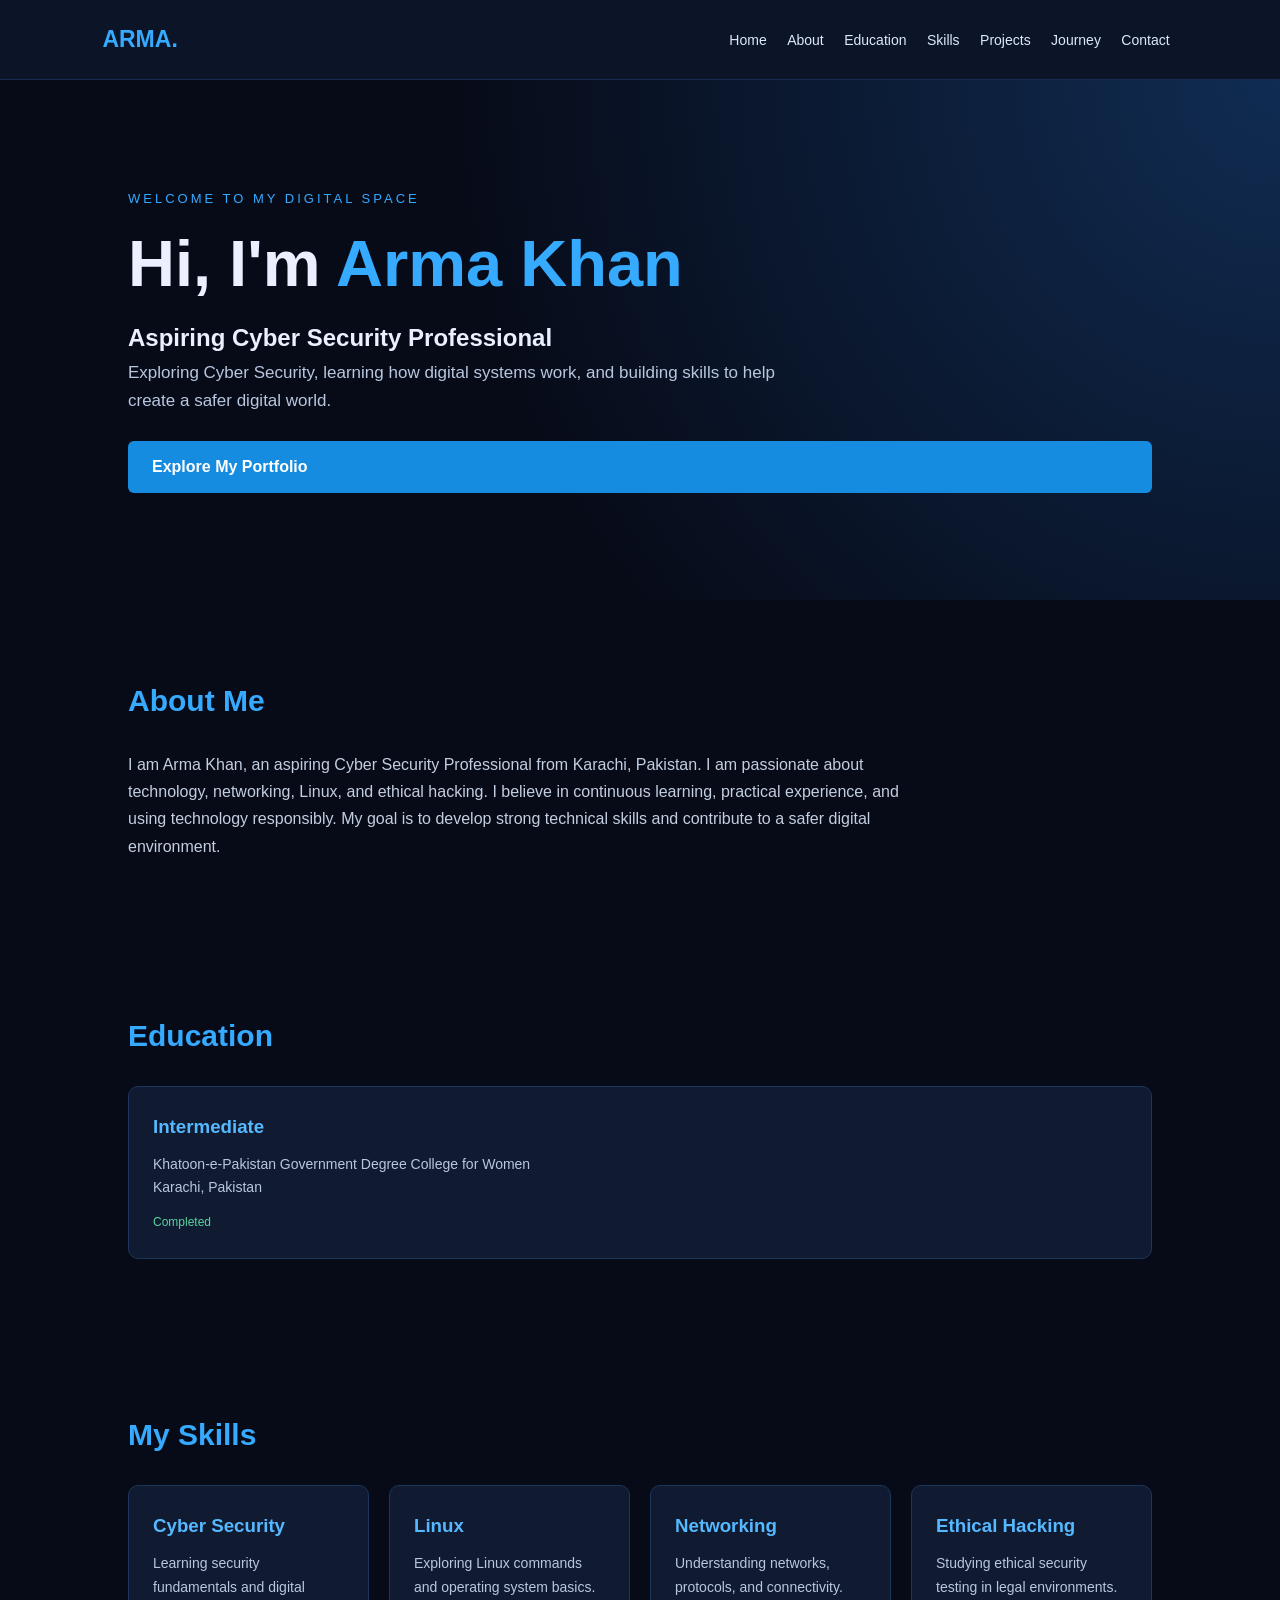
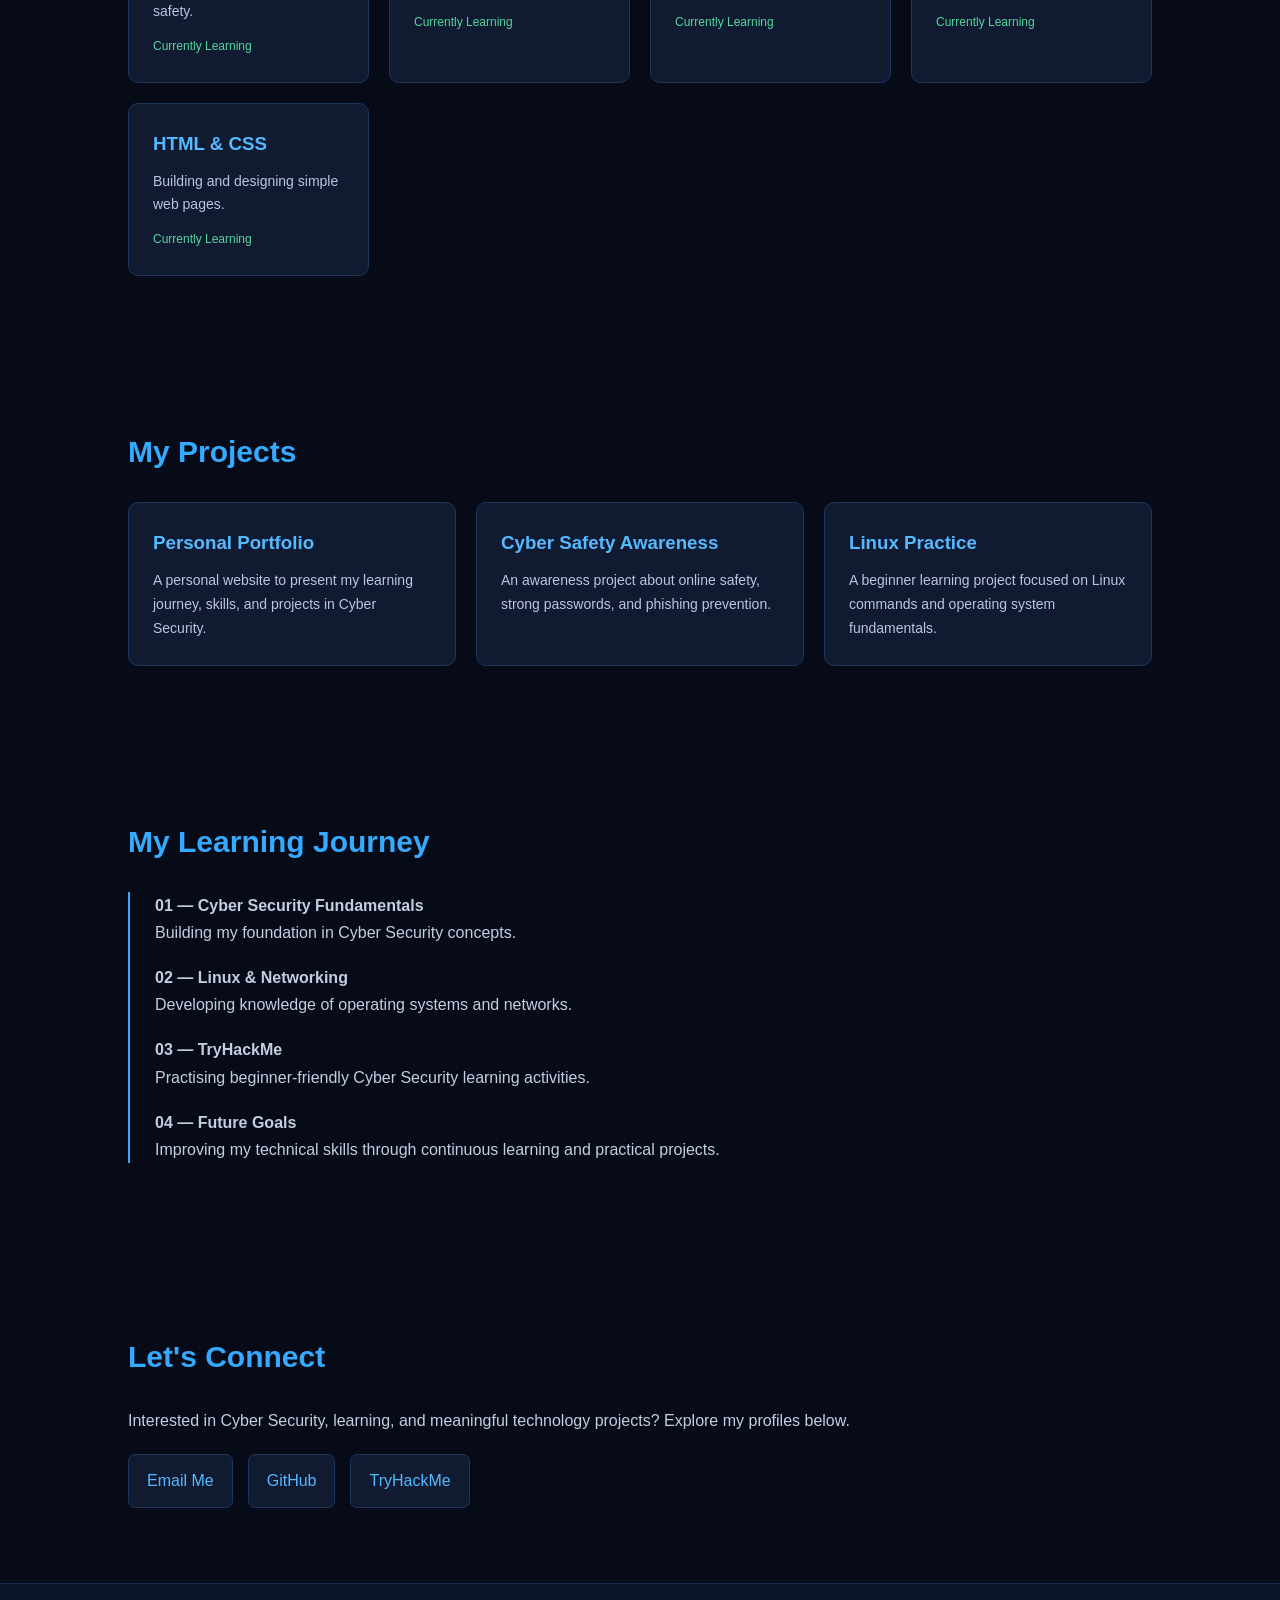
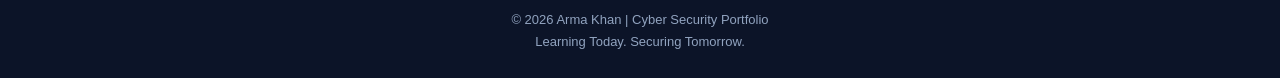
==== index..html @ c06e8333 "Add files via upload" ====
<!DOCTYPE html>
<html lang="en">
<head>
<meta charset="UTF-8">
<meta name="viewport" content="width=device-width, initial-scale=1.0">
<title>Arma Khan | Cyber Security Portfolio</title>

<style>
* {
    margin: 0;
    padding: 0;
    box-sizing: border-box;
    scroll-behavior: smooth;
}

body {
    font-family: Arial, sans-serif;
    background: #070b18;
    color: #eaf0ff;
    line-height: 1.7;
}

header {
    background: #0c1428;
    padding: 20px 8%;
    display: flex;
    justify-content: space-between;
    align-items: center;
    flex-wrap: wrap;
    border-bottom: 1px solid #172b50;
}

.logo {
    color: #35aaff;
    font-size: 23px;
    font-weight: bold;
}

nav a {
    color: #dce8ff;
    text-decoration: none;
    margin: 8px;
    font-size: 14px;
}

nav a:hover {
    color: #35aaff;
}

section {
    padding: 75px 10%;
}

.hero {
    min-height: 520px;
    display: flex;
    flex-direction: column;
    justify-content: center;
    background: radial-gradient(circle at top right, #102c52, #070b18 60%);
}

.tag {
    color: #35aaff;
    letter-spacing: 3px;
    font-size: 13px;
    margin-bottom: 15px;
}

.hero h1 {
    font-size: clamp(38px, 7vw, 65px);
    line-height: 1.2;
    margin-bottom: 15px;
}

.hero h1 span {
    color: #35aaff;
}

.hero p {
    max-width: 650px;
    color: #b8c7df;
    font-size: 17px;
}

.btn {
    display: inline-block;
    margin-top: 25px;
    padding: 12px 24px;
    background: #168ce0;
    color: white;
    text-decoration: none;
    border-radius: 6px;
    font-weight: bold;
}

.btn:hover {
    background: #0873bd;
}

.section-title {
    color: #35aaff;
    font-size: 30px;
    margin-bottom: 25px;
}

.about-text {
    max-width: 800px;
    color: #c3cee0;
}

.cards {
    display: grid;
    grid-template-columns: repeat(auto-fit, minmax(210px, 1fr));
    gap: 20px;
}

.card {
    background: #101a30;
    border: 1px solid #1c355c;
    padding: 24px;
    border-radius: 10px;
    transition: 0.3s;
}

.card:hover {
    border-color: #35aaff;
    transform: translateY(-5px);
}

.card h3 {
    color: #55b9ff;
    margin-bottom: 10px;
}

.card p {
    color: #b8c7df;
    font-size: 14px;
}

.status {
    display: inline-block;
    margin-top: 12px;
    color: #55d6a0;
    font-size: 12px;
}

.journey {
    border-left: 2px solid #35aaff;
    padding-left: 25px;
}

.journey p {
    margin-bottom: 18px;
    color: #c3cee0;
}

.contact-links {
    display: flex;
    flex-wrap: wrap;
    gap: 15px;
    margin-top: 20px;
}

.contact-links a {
    color: #55b9ff;
    background: #101a30;
    border: 1px solid #1c355c;
    padding: 12px 18px;
    border-radius: 7px;
    text-decoration: none;
}

.contact-links a:hover {
    background: #142b4b;
    border-color: #35aaff;
}

footer {
    text-align: center;
    padding: 25px;
    background: #0c1428;
    color: #91a3bf;
    border-top: 1px solid #172b50;
    font-size: 13px;
}

@media(max-width: 600px) {
    header {
        flex-direction: column;
        gap: 15px;
    }

    nav {
        text-align: center;
    }

    nav a {
        display: inline-block;
    }

    section {
        padding: 55px 7%;
    }
}
</style>
</head>

<body>

<header>
    <div class="logo">ARMA.</div>

    <nav>
        <a href="#home">Home</a>
        <a href="#about">About</a>
        <a href="#education">Education</a>
        <a href="#skills">Skills</a>
        <a href="#projects">Projects</a>
        <a href="#journey">Journey</a>
        <a href="#contact">Contact</a>
    </nav>
</header>

<section class="hero" id="home">
    <div class="tag">WELCOME TO MY DIGITAL SPACE</div>

    <h1>Hi, I'm <span>Arma Khan</span></h1>

    <h2>Aspiring Cyber Security Professional</h2>

    <p>
        Exploring Cyber Security, learning how digital systems work,
        and building skills to help create a safer digital world.
    </p>

    <a href="#about" class="btn">Explore My Portfolio</a>
</section>

<section id="about">
    <h2 class="section-title">About Me</h2>

    <p class="about-text">
        I am Arma Khan, an aspiring Cyber Security Professional from
        Karachi, Pakistan. I am passionate about technology, networking,
        Linux, and ethical hacking. I believe in continuous learning,
        practical experience, and using technology responsibly.
        My goal is to develop strong technical skills and contribute
        to a safer digital environment.
    </p>
</section>

<section id="education">
    <h2 class="section-title">Education</h2>

    <div class="cards">
        <div class="card">
            <h3>Intermediate</h3>
            <p>
                Khatoon-e-Pakistan Government Degree College for Women
            </p>
            <p>Karachi, Pakistan</p>
            <span class="status">Completed</span>
        </div>
    </div>
</section>

<section id="skills">
    <h2 class="section-title">My Skills</h2>

    <div class="cards">
        <div class="card">
            <h3>Cyber Security</h3>
            <p>Learning security fundamentals and digital safety.</p>
            <span class="status">Currently Learning</span>
        </div>

        <div class="card">
            <h3>Linux</h3>
            <p>Exploring Linux commands and operating system basics.</p>
            <span class="status">Currently Learning</span>
        </div>

        <div class="card">
            <h3>Networking</h3>
            <p>Understanding networks, protocols, and connectivity.</p>
            <span class="status">Currently Learning</span>
        </div>

        <div class="card">
            <h3>Ethical Hacking</h3>
            <p>Studying ethical security testing in legal environments.</p>
            <span class="status">Currently Learning</span>
        </div>

        <div class="card">
            <h3>HTML & CSS</h3>
            <p>Building and designing simple web pages.</p>
            <span class="status">Currently Learning</span>
        </div>
    </div>
</section>

<section id="projects">
    <h2 class="section-title">My Projects</h2>

    <div class="cards">
        <div class="card">
            <h3>Personal Portfolio</h3>
            <p>
                A personal website to present my learning journey,
                skills, and projects in Cyber Security.
            </p>
        </div>

        <div class="card">
            <h3>Cyber Safety Awareness</h3>
            <p>
                An awareness project about online safety,
                strong passwords, and phishing prevention.
            </p>
        </div>

        <div class="card">
            <h3>Linux Practice</h3>
            <p>
                A beginner learning project focused on Linux
                commands and operating system fundamentals.
            </p>
        </div>
    </div>
</section>

<section id="journey">
    <h2 class="section-title">My Learning Journey</h2>

    <div class="journey">
        <p>
            <strong>01 — Cyber Security Fundamentals</strong><br>
            Building my foundation in Cyber Security concepts.
        </p>

        <p>
            <strong>02 — Linux & Networking</strong><br>
            Developing knowledge of operating systems and networks.
        </p>

        <p>
            <strong>03 — TryHackMe</strong><br>
            Practising beginner-friendly Cyber Security learning activities.
        </p>

        <p>
            <strong>04 — Future Goals</strong><br>
            Improving my technical skills through continuous learning
            and practical projects.
        </p>
    </div>
</section>

<section id="contact">
    <h2 class="section-title">Let's Connect</h2>

    <p class="about-text">
        Interested in Cyber Security, learning, and meaningful
        technology projects? Explore my profiles below.
    </p>

    <div class="contact-links">

        <a href="mailto:armakhan370@gmail.com">
            Email Me
        </a>

        <a href="https://github.com/armaimrankhan-verse"
           target="_blank" rel="noopener noreferrer">
            GitHub
        </a>

        <a href="https://tryhackme.com/p/armaimrankhan31"
           target="_blank" rel="noopener noreferrer">
            TryHackMe
        </a>

    </div>
</section>

<footer>
    <p>© 2026 Arma Khan | Cyber Security Portfolio</p>
    <p>Learning Today. Securing Tomorrow.</p>
</footer>

</body>
</html>
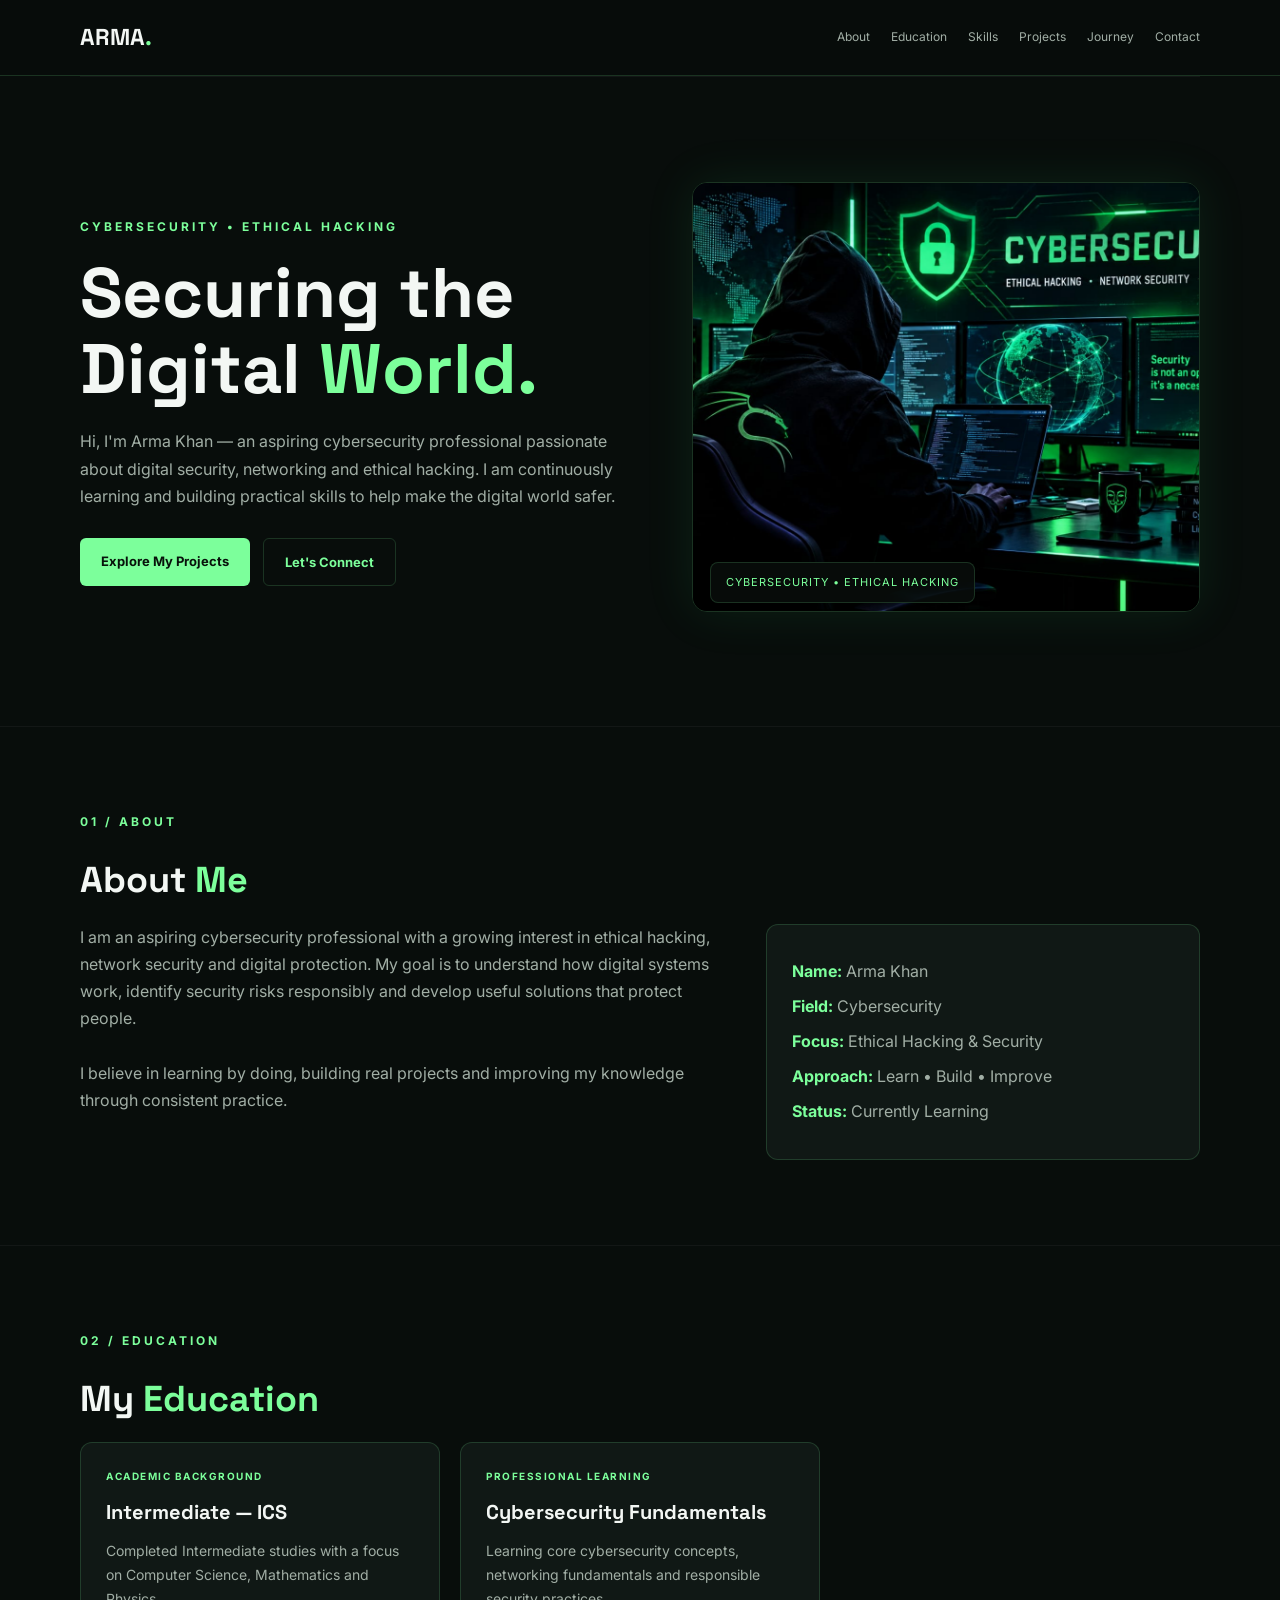
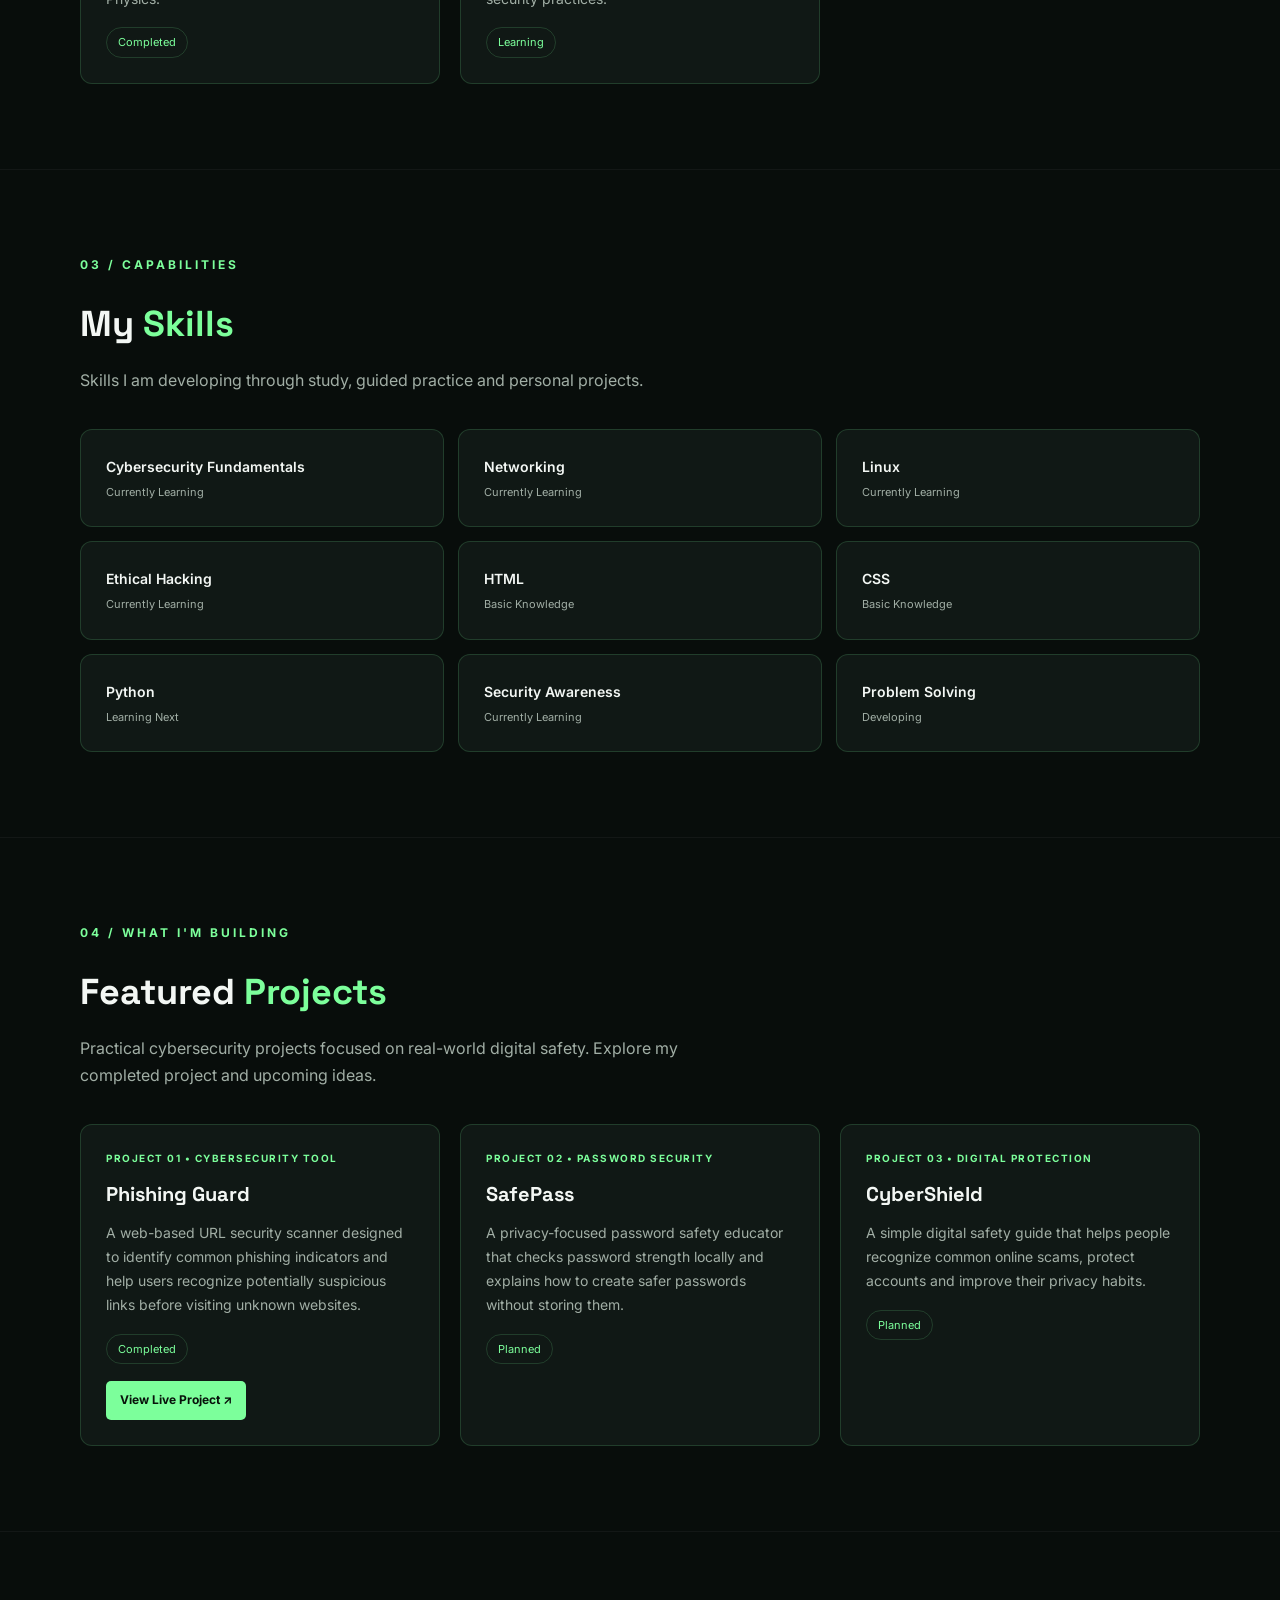
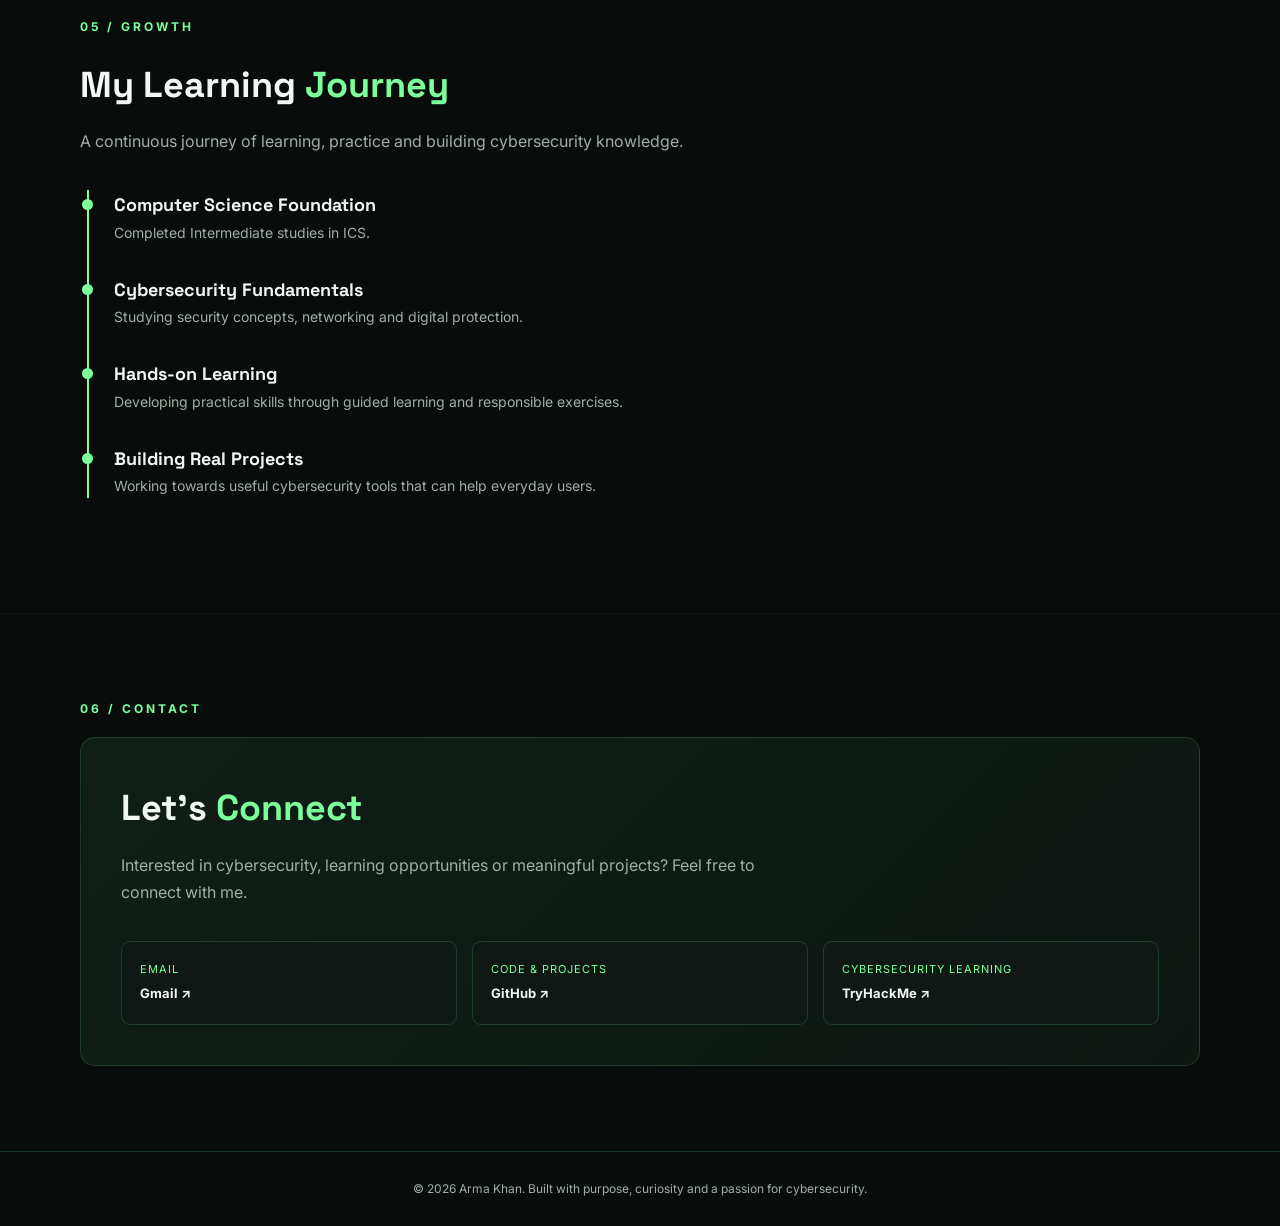
==== commit 2d5dbb4e: "Add files via upload" ====
--- a/index..html
+++ b/index..html
@@ -3,204 +3,394 @@
 <head>
 <meta charset="UTF-8">
 <meta name="viewport" content="width=device-width, initial-scale=1.0">
-<title>Arma Khan | Cyber Security Portfolio</title>
+<title>Arma Khan | Cybersecurity Portfolio</title>
+
+<link href="https://fonts.googleapis.com/css2?family=Inter:wght@400;500;600;700;800&family=Space+Grotesk:wght@400;500;600;700&display=swap" rel="stylesheet">
 
 <style>
+:root {
+  --bg:#080d0b;
+  --panel:#101815;
+  --green:#7cff9b;
+  --muted:#a1aea5;
+  --white:#f3f7f4;
+  --border:rgba(124,255,155,.16);
+}
+
 * {
-    margin: 0;
-    padding: 0;
-    box-sizing: border-box;
-    scroll-behavior: smooth;
+  margin:0;
+  padding:0;
+  box-sizing:border-box;
+  scroll-behavior:smooth;
 }
 
 body {
-    font-family: Arial, sans-serif;
-    background: #070b18;
-    color: #eaf0ff;
-    line-height: 1.7;
+  background:var(--bg);
+  color:var(--white);
+  font-family:Inter,sans-serif;
+  line-height:1.7;
+}
+
+a {
+  text-decoration:none;
+  color:inherit;
+}
+
+.container {
+  width:min(1120px,90%);
+  margin:auto;
 }
 
 header {
-    background: #0c1428;
-    padding: 20px 8%;
-    display: flex;
-    justify-content: space-between;
-    align-items: center;
-    flex-wrap: wrap;
-    border-bottom: 1px solid #172b50;
+  position:sticky;
+  top:0;
+  z-index:99;
+  background:rgba(8,13,11,.95);
+  backdrop-filter:blur(14px);
+  border-bottom:1px solid var(--border);
+}
+
+nav {
+  min-height:75px;
+  display:flex;
+  align-items:center;
+  justify-content:space-between;
+  gap:20px;
 }
 
 .logo {
-    color: #35aaff;
-    font-size: 23px;
-    font-weight: bold;
-}
-
-nav a {
-    color: #dce8ff;
-    text-decoration: none;
-    margin: 8px;
-    font-size: 14px;
-}
-
-nav a:hover {
-    color: #35aaff;
+  font-family:"Space Grotesk";
+  font-size:23px;
+  font-weight:700;
+}
+
+.logo span,.green {
+  color:var(--green);
+}
+
+.nav-links {
+  display:flex;
+  gap:21px;
+  list-style:none;
+  font-size:12px;
+  color:var(--muted);
+}
+
+.nav-links a:hover {
+  color:var(--green);
+}
+
+.hero {
+  min-height:650px;
+  display:grid;
+  grid-template-columns:1.05fr .95fr;
+  align-items:center;
+  gap:50px;
+  padding:75px 0;
+}
+
+.eyebrow {
+  color:var(--green);
+  font-size:12px;
+  letter-spacing:3px;
+  font-weight:700;
+  text-transform:uppercase;
+  margin-bottom:18px;
+}
+
+h1,h2,h3 {
+  font-family:"Space Grotesk",sans-serif;
+}
+
+.hero h1 {
+  font-size:clamp(43px,6vw,70px);
+  line-height:1.08;
+  margin-bottom:22px;
+}
+
+.hero h1 span {
+  color:var(--green);
+}
+
+.hero p {
+  color:var(--muted);
+  margin-bottom:28px;
+  max-width:540px;
+}
+
+.hero-image {
+  position:relative;
+}
+
+.hero-image img {
+  width:100%;
+  height:430px;
+  object-fit:cover;
+  border-radius:15px;
+  border:1px solid var(--border);
+  box-shadow:0 0 50px rgba(53,216,117,.10);
+}
+
+.image-label {
+  position:absolute;
+  bottom:18px;
+  left:18px;
+  background:rgba(8,13,11,.9);
+  border:1px solid var(--border);
+  padding:10px 15px;
+  border-radius:8px;
+  color:var(--green);
+  font-size:11px;
+  letter-spacing:1px;
+}
+
+.buttons {
+  display:flex;
+  flex-wrap:wrap;
+  gap:13px;
+}
+
+.btn {
+  display:inline-block;
+  padding:12px 21px;
+  border-radius:6px;
+  font-size:13px;
+  font-weight:700;
+  transition:.2s;
+}
+
+.primary {
+  background:var(--green);
+  color:#08120b;
+}
+
+.secondary {
+  border:1px solid var(--border);
+  color:var(--green);
+}
+
+.btn:hover {
+  transform:translateY(-3px);
 }
 
 section {
-    padding: 75px 10%;
-}
-
-.hero {
-    min-height: 520px;
-    display: flex;
-    flex-direction: column;
-    justify-content: center;
-    background: radial-gradient(circle at top right, #102c52, #070b18 60%);
-}
-
-.tag {
-    color: #35aaff;
-    letter-spacing: 3px;
-    font-size: 13px;
-    margin-bottom: 15px;
-}
-
-.hero h1 {
-    font-size: clamp(38px, 7vw, 65px);
-    line-height: 1.2;
-    margin-bottom: 15px;
-}
-
-.hero h1 span {
-    color: #35aaff;
-}
-
-.hero p {
-    max-width: 650px;
-    color: #b8c7df;
-    font-size: 17px;
-}
-
-.btn {
-    display: inline-block;
-    margin-top: 25px;
-    padding: 12px 24px;
-    background: #168ce0;
-    color: white;
-    text-decoration: none;
-    border-radius: 6px;
-    font-weight: bold;
-}
-
-.btn:hover {
-    background: #0873bd;
+  padding:85px 0;
+  border-top:1px solid rgba(255,255,255,.045);
 }
 
 .section-title {
-    color: #35aaff;
-    font-size: 30px;
-    margin-bottom: 25px;
+  font-size:36px;
+  margin-bottom:12px;
+}
+
+.section-intro {
+  color:var(--muted);
+  max-width:650px;
+  margin-bottom:35px;
+}
+
+.about-grid {
+  display:grid;
+  grid-template-columns:1.2fr .8fr;
+  gap:35px;
 }
 
 .about-text {
-    max-width: 800px;
-    color: #c3cee0;
-}
-
-.cards {
-    display: grid;
-    grid-template-columns: repeat(auto-fit, minmax(210px, 1fr));
-    gap: 20px;
+  color:var(--muted);
+}
+
+.info-card,.card,.skill-card {
+  background:var(--panel);
+  border:1px solid var(--border);
+  border-radius:12px;
+  padding:25px;
+}
+
+.info-card p {
+  color:var(--muted);
+  margin:8px 0;
+}
+
+.info-card strong {
+  color:var(--green);
+}
+
+.grid {
+  display:grid;
+  grid-template-columns:repeat(3,1fr);
+  gap:20px;
 }
 
 .card {
-    background: #101a30;
-    border: 1px solid #1c355c;
-    padding: 24px;
-    border-radius: 10px;
-    transition: 0.3s;
-}
-
-.card:hover {
-    border-color: #35aaff;
-    transform: translateY(-5px);
+  transition:.25s;
+}
+
+.card:hover,.skill-card:hover {
+  transform:translateY(-5px);
+  border-color:var(--green);
 }
 
 .card h3 {
-    color: #55b9ff;
-    margin-bottom: 10px;
+  font-size:20px;
+  margin:10px 0;
 }
 
 .card p {
-    color: #b8c7df;
-    font-size: 14px;
+  color:var(--muted);
+  font-size:14px;
+}
+
+.card-tag {
+  font-size:10px;
+  letter-spacing:1.5px;
+  color:var(--green);
+  font-weight:700;
+  text-transform:uppercase;
 }
 
 .status {
-    display: inline-block;
-    margin-top: 12px;
-    color: #55d6a0;
-    font-size: 12px;
-}
-
-.journey {
-    border-left: 2px solid #35aaff;
-    padding-left: 25px;
-}
-
-.journey p {
-    margin-bottom: 18px;
-    color: #c3cee0;
+  display:inline-block;
+  margin-top:17px;
+  color:var(--green);
+  font-size:11px;
+  border:1px solid var(--border);
+  padding:5px 11px;
+  border-radius:20px;
+}
+
+.project-link {
+  display:inline-block;
+  margin-top:17px;
+  padding:9px 14px;
+  background:var(--green);
+  color:#08120b;
+  font-size:12px;
+  font-weight:700;
+  border-radius:5px;
+  transition:.2s;
+}
+
+.project-link:hover {
+  transform:translateY(-3px);
+  box-shadow:0 5px 20px rgba(124,255,155,.15);
+}
+
+.skills-grid {
+  display:grid;
+  grid-template-columns:repeat(3,1fr);
+  gap:14px;
+}
+
+.skill-card {
+  font-size:14px;
+  font-weight:600;
+}
+
+.skill-card span {
+  display:block;
+  color:var(--muted);
+  font-size:11px;
+  font-weight:400;
+  margin-top:4px;
+}
+
+.timeline {
+  border-left:2px solid var(--green);
+  padding-left:25px;
+  margin-left:7px;
+}
+
+.timeline-item {
+  position:relative;
+  margin-bottom:30px;
+}
+
+.timeline-item:before {
+  content:"";
+  position:absolute;
+  left:-32px;
+  top:9px;
+  width:11px;
+  height:11px;
+  background:var(--green);
+  border-radius:50%;
+}
+
+.timeline-item h3 {
+  font-size:18px;
+}
+
+.timeline-item p {
+  color:var(--muted);
+  font-size:14px;
+}
+
+.contact-box {
+  background:linear-gradient(135deg,#101e16,#0d1511);
+  border:1px solid var(--border);
+  padding:40px;
+  border-radius:15px;
 }
 
 .contact-links {
-    display: flex;
-    flex-wrap: wrap;
-    gap: 15px;
-    margin-top: 20px;
-}
-
-.contact-links a {
-    color: #55b9ff;
-    background: #101a30;
-    border: 1px solid #1c355c;
-    padding: 12px 18px;
-    border-radius: 7px;
-    text-decoration: none;
-}
-
-.contact-links a:hover {
-    background: #142b4b;
-    border-color: #35aaff;
+  display:grid;
+  grid-template-columns:repeat(3,1fr);
+  gap:15px;
+  margin-top:25px;
+}
+
+.contact-link {
+  padding:18px;
+  background:var(--panel);
+  border:1px solid var(--border);
+  border-radius:9px;
+}
+
+.contact-link span {
+  display:block;
+  color:var(--green);
+  font-size:11px;
+  text-transform:uppercase;
+  letter-spacing:1px;
+}
+
+.contact-link strong {
+  font-size:13px;
+  overflow-wrap:anywhere;
 }
 
 footer {
-    text-align: center;
-    padding: 25px;
-    background: #0c1428;
-    color: #91a3bf;
-    border-top: 1px solid #172b50;
-    font-size: 13px;
-}
-
-@media(max-width: 600px) {
-    header {
-        flex-direction: column;
-        gap: 15px;
-    }
-
-    nav {
-        text-align: center;
-    }
-
-    nav a {
-        display: inline-block;
-    }
-
-    section {
-        padding: 55px 7%;
-    }
+  padding:27px 0;
+  text-align:center;
+  color:var(--muted);
+  font-size:12px;
+  border-top:1px solid var(--border);
+}
+
+@media(max-width:800px) {
+  .nav-links {
+    gap:10px;
+    flex-wrap:wrap;
+    justify-content:flex-end;
+    font-size:10px;
+  }
+
+  .hero {
+    grid-template-columns:1fr;
+    padding:60px 0;
+  }
+
+  .hero-image img {
+    height:330px;
+  }
+
+  .about-grid,.grid,.skills-grid,.contact-links {
+    grid-template-columns:1fr;
+  }
+
+  .section-title {
+    font-size:30px;
+  }
 }
 </style>
 </head>
@@ -208,185 +398,246 @@
 <body>
 
 <header>
-    <div class="logo">ARMA.</div>
-
-    <nav>
-        <a href="#home">Home</a>
-        <a href="#about">About</a>
-        <a href="#education">Education</a>
-        <a href="#skills">Skills</a>
-        <a href="#projects">Projects</a>
-        <a href="#journey">Journey</a>
-        <a href="#contact">Contact</a>
-    </nav>
+ <div class="container">
+  <nav>
+   <a href="#home" class="logo">ARMA<span>.</span></a>
+
+   <ul class="nav-links">
+    <li><a href="#about">About</a></li>
+    <li><a href="#education">Education</a></li>
+    <li><a href="#skills">Skills</a></li>
+    <li><a href="#projects">Projects</a></li>
+    <li><a href="#journey">Journey</a></li>
+    <li><a href="#contact">Contact</a></li>
+   </ul>
+  </nav>
+ </div>
 </header>
 
-<section class="hero" id="home">
-    <div class="tag">WELCOME TO MY DIGITAL SPACE</div>
-
-    <h1>Hi, I'm <span>Arma Khan</span></h1>
-
-    <h2>Aspiring Cyber Security Professional</h2>
-
+<main>
+
+<section class="container hero" id="home">
+ <div>
+  <div class="eyebrow">Cybersecurity • Ethical Hacking</div>
+
+  <h1>Securing the<br>Digital <span>World.</span></h1>
+
+  <p>
+   Hi, I'm Arma Khan — an aspiring cybersecurity professional
+   passionate about digital security, networking and ethical hacking.
+   I am continuously learning and building practical skills to help
+   make the digital world safer.
+  </p>
+
+  <div class="buttons">
+   <a class="btn primary" href="#projects">Explore My Projects</a>
+   <a class="btn secondary" href="#contact">Let's Connect</a>
+  </div>
+ </div>
+
+ <div class="hero-image">
+  <img src="hero-cyber.png.jpeg" alt="Cybersecurity workstation">
+  <div class="image-label">CYBERSECURITY • ETHICAL HACKING</div>
+ </div>
+</section>
+
+<section id="about">
+ <div class="container">
+  <div class="eyebrow">01 / About</div>
+  <h2 class="section-title">About <span class="green">Me</span></h2>
+
+  <div class="about-grid">
+   <p class="about-text">
+    I am an aspiring cybersecurity professional with a growing interest
+    in ethical hacking, network security and digital protection.
+    My goal is to understand how digital systems work, identify security
+    risks responsibly and develop useful solutions that protect people.
+    <br><br>
+    I believe in learning by doing, building real projects and improving
+    my knowledge through consistent practice.
+   </p>
+
+   <div class="info-card">
+    <p><strong>Name:</strong> Arma Khan</p>
+    <p><strong>Field:</strong> Cybersecurity</p>
+    <p><strong>Focus:</strong> Ethical Hacking & Security</p>
+    <p><strong>Approach:</strong> Learn • Build • Improve</p>
+    <p><strong>Status:</strong> Currently Learning</p>
+   </div>
+  </div>
+ </div>
+</section>
+
+<section id="education">
+ <div class="container">
+  <div class="eyebrow">02 / Education</div>
+  <h2 class="section-title">My <span class="green">Education</span></h2>
+
+  <div class="grid">
+   <article class="card">
+    <div class="card-tag">Academic Background</div>
+    <h3>Intermediate — ICS</h3>
+    <p>Completed Intermediate studies with a focus on Computer Science, Mathematics and Physics.</p>
+    <span class="status">Completed</span>
+   </article>
+
+   <article class="card">
+    <div class="card-tag">Professional Learning</div>
+    <h3>Cybersecurity Fundamentals</h3>
+    <p>Learning core cybersecurity concepts, networking fundamentals and responsible security practices.</p>
+    <span class="status">Learning</span>
+   </article>
+  </div>
+ </div>
+</section>
+
+<section id="skills">
+ <div class="container">
+  <div class="eyebrow">03 / Capabilities</div>
+  <h2 class="section-title">My <span class="green">Skills</span></h2>
+
+  <p class="section-intro">
+   Skills I am developing through study, guided practice and personal projects.
+  </p>
+
+  <div class="skills-grid">
+   <div class="skill-card">Cybersecurity Fundamentals<span>Currently Learning</span></div>
+   <div class="skill-card">Networking<span>Currently Learning</span></div>
+   <div class="skill-card">Linux<span>Currently Learning</span></div>
+   <div class="skill-card">Ethical Hacking<span>Currently Learning</span></div>
+   <div class="skill-card">HTML<span>Basic Knowledge</span></div>
+   <div class="skill-card">CSS<span>Basic Knowledge</span></div>
+   <div class="skill-card">Python<span>Learning Next</span></div>
+   <div class="skill-card">Security Awareness<span>Currently Learning</span></div>
+   <div class="skill-card">Problem Solving<span>Developing</span></div>
+  </div>
+ </div>
+</section>
+
+<section id="projects">
+ <div class="container">
+  <div class="eyebrow">04 / What I'm Building</div>
+  <h2 class="section-title">Featured <span class="green">Projects</span></h2>
+
+  <p class="section-intro">
+   Practical cybersecurity projects focused on real-world digital safety.
+   Explore my completed project and upcoming ideas.
+  </p>
+
+  <div class="grid">
+
+   <article class="card">
+    <div class="card-tag">Project 01 • Cybersecurity Tool</div>
+    <h3>Phishing Guard</h3>
     <p>
-        Exploring Cyber Security, learning how digital systems work,
-        and building skills to help create a safer digital world.
+     A web-based URL security scanner designed to identify common
+     phishing indicators and help users recognize potentially
+     suspicious links before visiting unknown websites.
     </p>
-
-    <a href="#about" class="btn">Explore My Portfolio</a>
+    <span class="status">Completed</span>
+    <br>
+    <a class="project-link" href="Phishguard/index.html" target="_blank" rel="noopener">
+     View Live Project ↗
+    </a>
+   </article>
+
+   <article class="card">
+    <div class="card-tag">Project 02 • Password Security</div>
+    <h3>SafePass</h3>
+    <p>
+     A privacy-focused password safety educator that checks password
+     strength locally and explains how to create safer passwords
+     without storing them.
+    </p>
+    <span class="status">Planned</span>
+   </article>
+
+   <article class="card">
+    <div class="card-tag">Project 03 • Digital Protection</div>
+    <h3>CyberShield</h3>
+    <p>
+     A simple digital safety guide that helps people recognize
+     common online scams, protect accounts and improve their
+     privacy habits.
+    </p>
+    <span class="status">Planned</span>
+   </article>
+
+  </div>
+ </div>
 </section>
 
-<section id="about">
-    <h2 class="section-title">About Me</h2>
-
-    <p class="about-text">
-        I am Arma Khan, an aspiring Cyber Security Professional from
-        Karachi, Pakistan. I am passionate about technology, networking,
-        Linux, and ethical hacking. I believe in continuous learning,
-        practical experience, and using technology responsibly.
-        My goal is to develop strong technical skills and contribute
-        to a safer digital environment.
-    </p>
+<section id="journey">
+ <div class="container">
+  <div class="eyebrow">05 / Growth</div>
+  <h2 class="section-title">My Learning <span class="green">Journey</span></h2>
+
+  <p class="section-intro">
+   A continuous journey of learning, practice and building cybersecurity knowledge.
+  </p>
+
+  <div class="timeline">
+   <div class="timeline-item">
+    <h3>Computer Science Foundation</h3>
+    <p>Completed Intermediate studies in ICS.</p>
+   </div>
+
+   <div class="timeline-item">
+    <h3>Cybersecurity Fundamentals</h3>
+    <p>Studying security concepts, networking and digital protection.</p>
+   </div>
+
+   <div class="timeline-item">
+    <h3>Hands-on Learning</h3>
+    <p>Developing practical skills through guided learning and responsible exercises.</p>
+   </div>
+
+   <div class="timeline-item">
+    <h3>Building Real Projects</h3>
+    <p>Working towards useful cybersecurity tools that can help everyday users.</p>
+   </div>
+  </div>
+ </div>
 </section>
 
-<section id="education">
-    <h2 class="section-title">Education</h2>
-
-    <div class="cards">
-        <div class="card">
-            <h3>Intermediate</h3>
-            <p>
-                Khatoon-e-Pakistan Government Degree College for Women
-            </p>
-            <p>Karachi, Pakistan</p>
-            <span class="status">Completed</span>
-        </div>
-    </div>
+<section id="contact">
+ <div class="container">
+  <div class="eyebrow">06 / Contact</div>
+
+  <div class="contact-box">
+   <h2 class="section-title">Let's <span class="green">Connect</span></h2>
+
+   <p class="section-intro">
+    Interested in cybersecurity, learning opportunities or meaningful projects?
+    Feel free to connect with me.
+   </p>
+
+   <div class="contact-links">
+    <a class="contact-link" href="mailto:armakhan370@gmail.com">
+     <span>Email</span>
+     <strong>Gmail ↗</strong>
+    </a>
+
+    <a class="contact-link" href="https://github.com/armaimrankhan-verse" target="_blank" rel="noopener">
+     <span>Code & Projects</span>
+     <strong>GitHub ↗</strong>
+    </a>
+
+    <a class="contact-link" href="https://tryhackme.com/p/armaimrankhan31" target="_blank" rel="noopener">
+     <span>Cybersecurity Learning</span>
+     <strong>TryHackMe ↗</strong>
+    </a>
+   </div>
+  </div>
+ </div>
 </section>
 
-<section id="skills">
-    <h2 class="section-title">My Skills</h2>
-
-    <div class="cards">
-        <div class="card">
-            <h3>Cyber Security</h3>
-            <p>Learning security fundamentals and digital safety.</p>
-            <span class="status">Currently Learning</span>
-        </div>
-
-        <div class="card">
-            <h3>Linux</h3>
-            <p>Exploring Linux commands and operating system basics.</p>
-            <span class="status">Currently Learning</span>
-        </div>
-
-        <div class="card">
-            <h3>Networking</h3>
-            <p>Understanding networks, protocols, and connectivity.</p>
-            <span class="status">Currently Learning</span>
-        </div>
-
-        <div class="card">
-            <h3>Ethical Hacking</h3>
-            <p>Studying ethical security testing in legal environments.</p>
-            <span class="status">Currently Learning</span>
-        </div>
-
-        <div class="card">
-            <h3>HTML & CSS</h3>
-            <p>Building and designing simple web pages.</p>
-            <span class="status">Currently Learning</span>
-        </div>
-    </div>
-</section>
-
-<section id="projects">
-    <h2 class="section-title">My Projects</h2>
-
-    <div class="cards">
-        <div class="card">
-            <h3>Personal Portfolio</h3>
-            <p>
-                A personal website to present my learning journey,
-                skills, and projects in Cyber Security.
-            </p>
-        </div>
-
-        <div class="card">
-            <h3>Cyber Safety Awareness</h3>
-            <p>
-                An awareness project about online safety,
-                strong passwords, and phishing prevention.
-            </p>
-        </div>
-
-        <div class="card">
-            <h3>Linux Practice</h3>
-            <p>
-                A beginner learning project focused on Linux
-                commands and operating system fundamentals.
-            </p>
-        </div>
-    </div>
-</section>
-
-<section id="journey">
-    <h2 class="section-title">My Learning Journey</h2>
-
-    <div class="journey">
-        <p>
-            <strong>01 — Cyber Security Fundamentals</strong><br>
-            Building my foundation in Cyber Security concepts.
-        </p>
-
-        <p>
-            <strong>02 — Linux & Networking</strong><br>
-            Developing knowledge of operating systems and networks.
-        </p>
-
-        <p>
-            <strong>03 — TryHackMe</strong><br>
-            Practising beginner-friendly Cyber Security learning activities.
-        </p>
-
-        <p>
-            <strong>04 — Future Goals</strong><br>
-            Improving my technical skills through continuous learning
-            and practical projects.
-        </p>
-    </div>
-</section>
-
-<section id="contact">
-    <h2 class="section-title">Let's Connect</h2>
-
-    <p class="about-text">
-        Interested in Cyber Security, learning, and meaningful
-        technology projects? Explore my profiles below.
-    </p>
-
-    <div class="contact-links">
-
-        <a href="mailto:armakhan370@gmail.com">
-            Email Me
-        </a>
-
-        <a href="https://github.com/armaimrankhan-verse"
-           target="_blank" rel="noopener noreferrer">
-            GitHub
-        </a>
-
-        <a href="https://tryhackme.com/p/armaimrankhan31"
-           target="_blank" rel="noopener noreferrer">
-            TryHackMe
-        </a>
-
-    </div>
-</section>
+</main>
 
 <footer>
-    <p>© 2026 Arma Khan | Cyber Security Portfolio</p>
-    <p>Learning Today. Securing Tomorrow.</p>
+ <div class="container">
+  © 2026 Arma Khan. Built with purpose, curiosity and a passion for cybersecurity.
+ </div>
 </footer>
 
 </body>
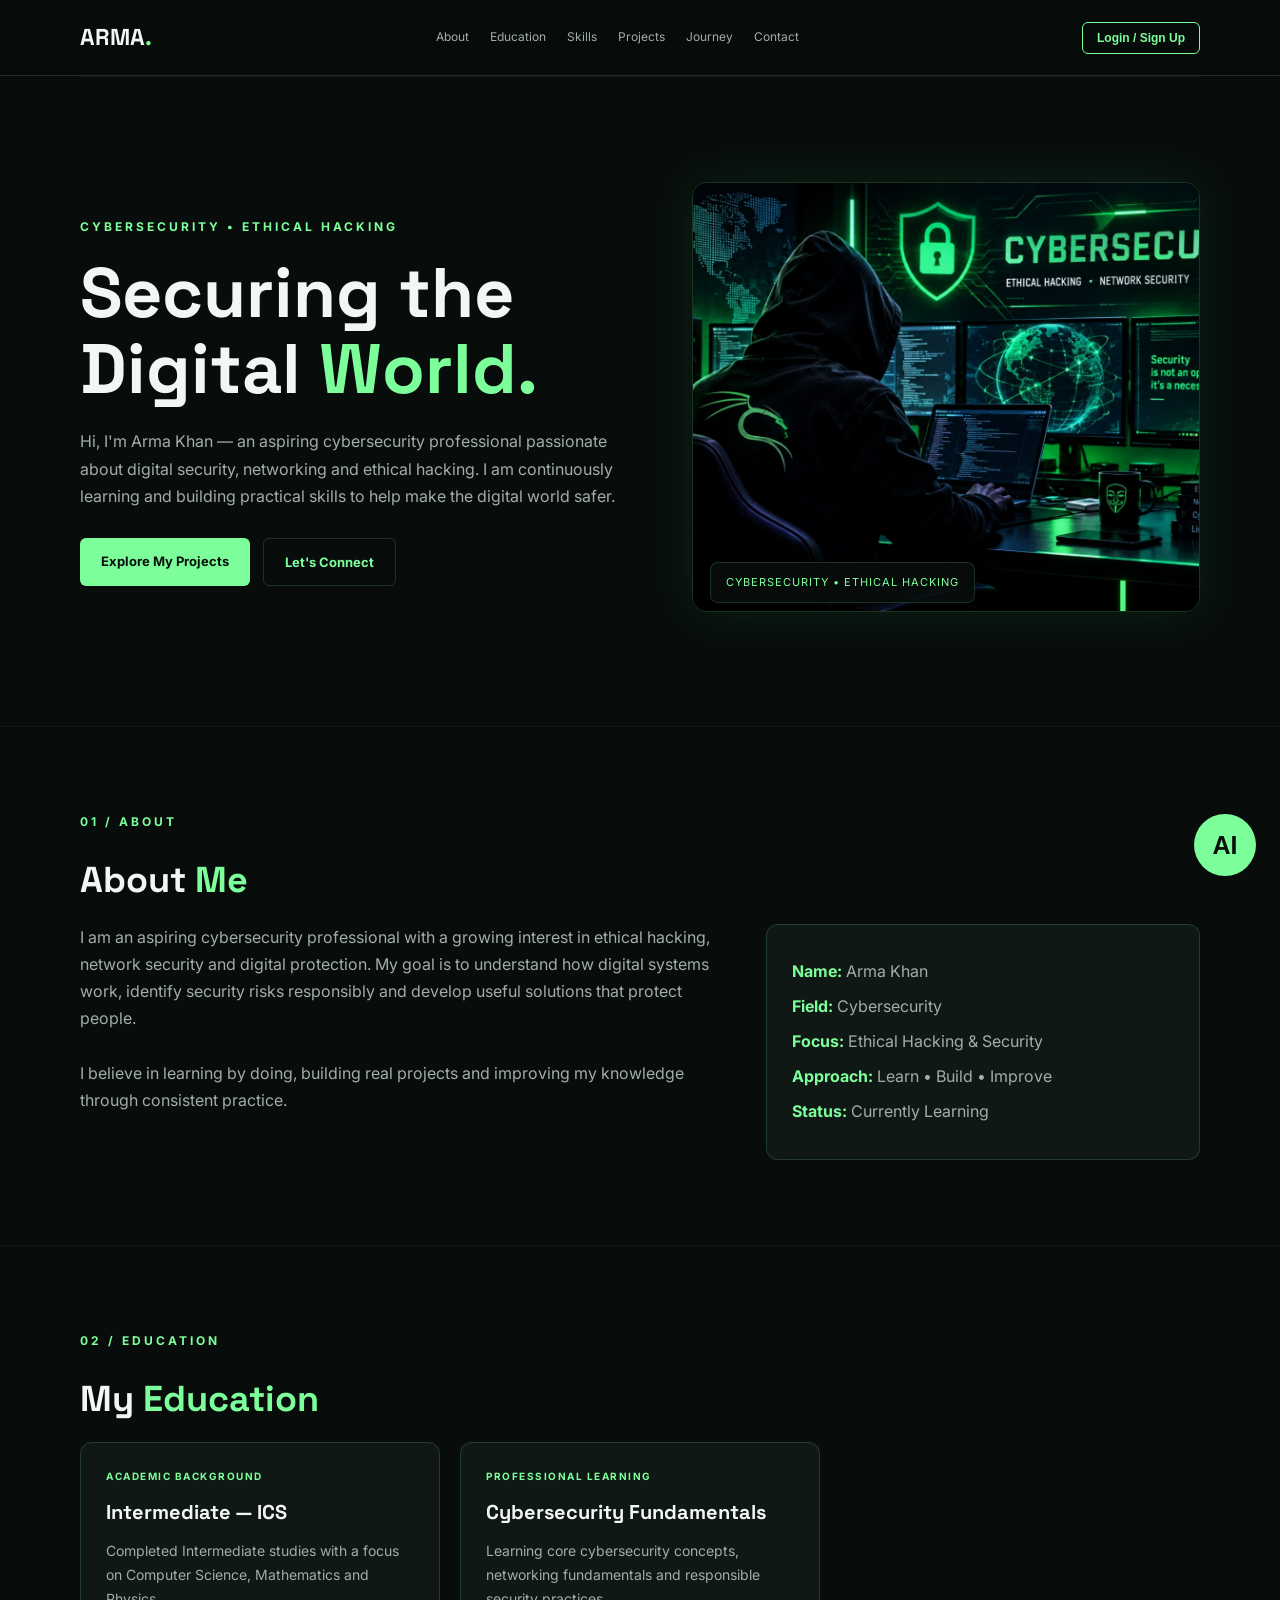
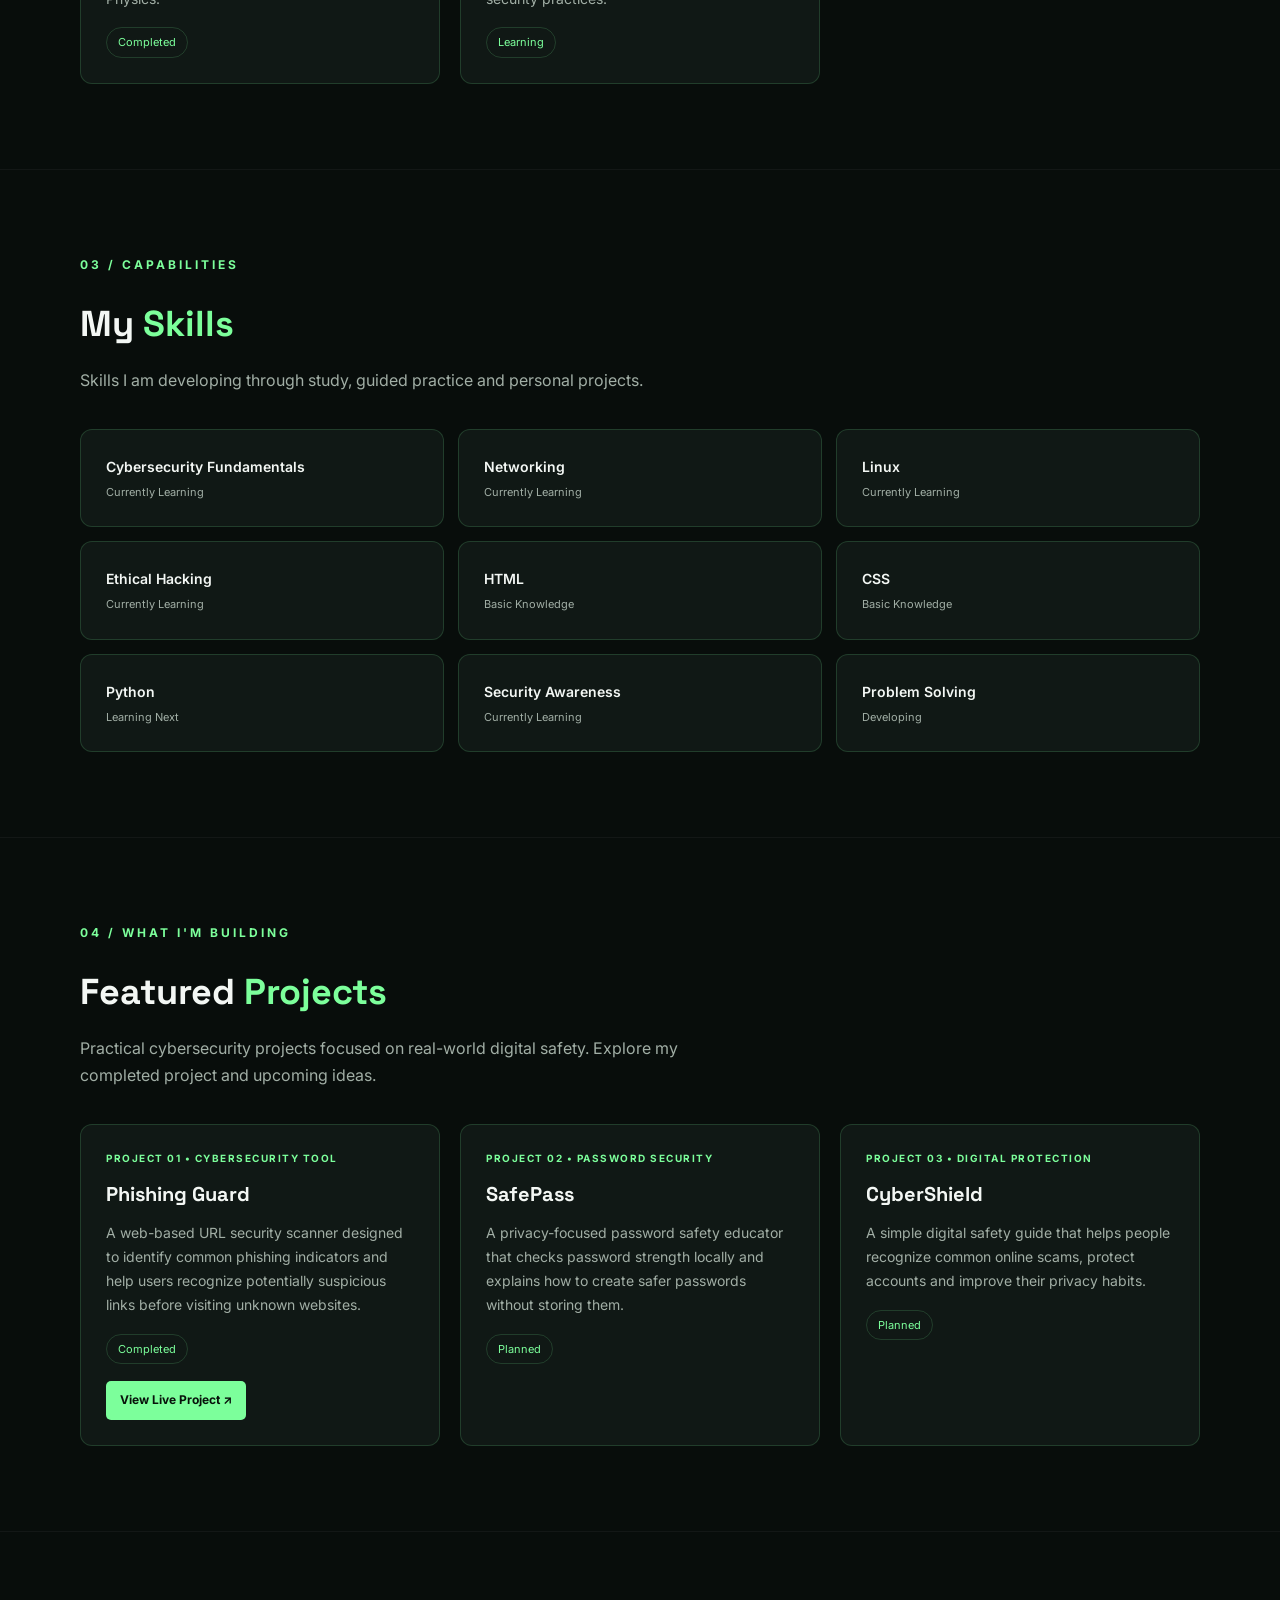
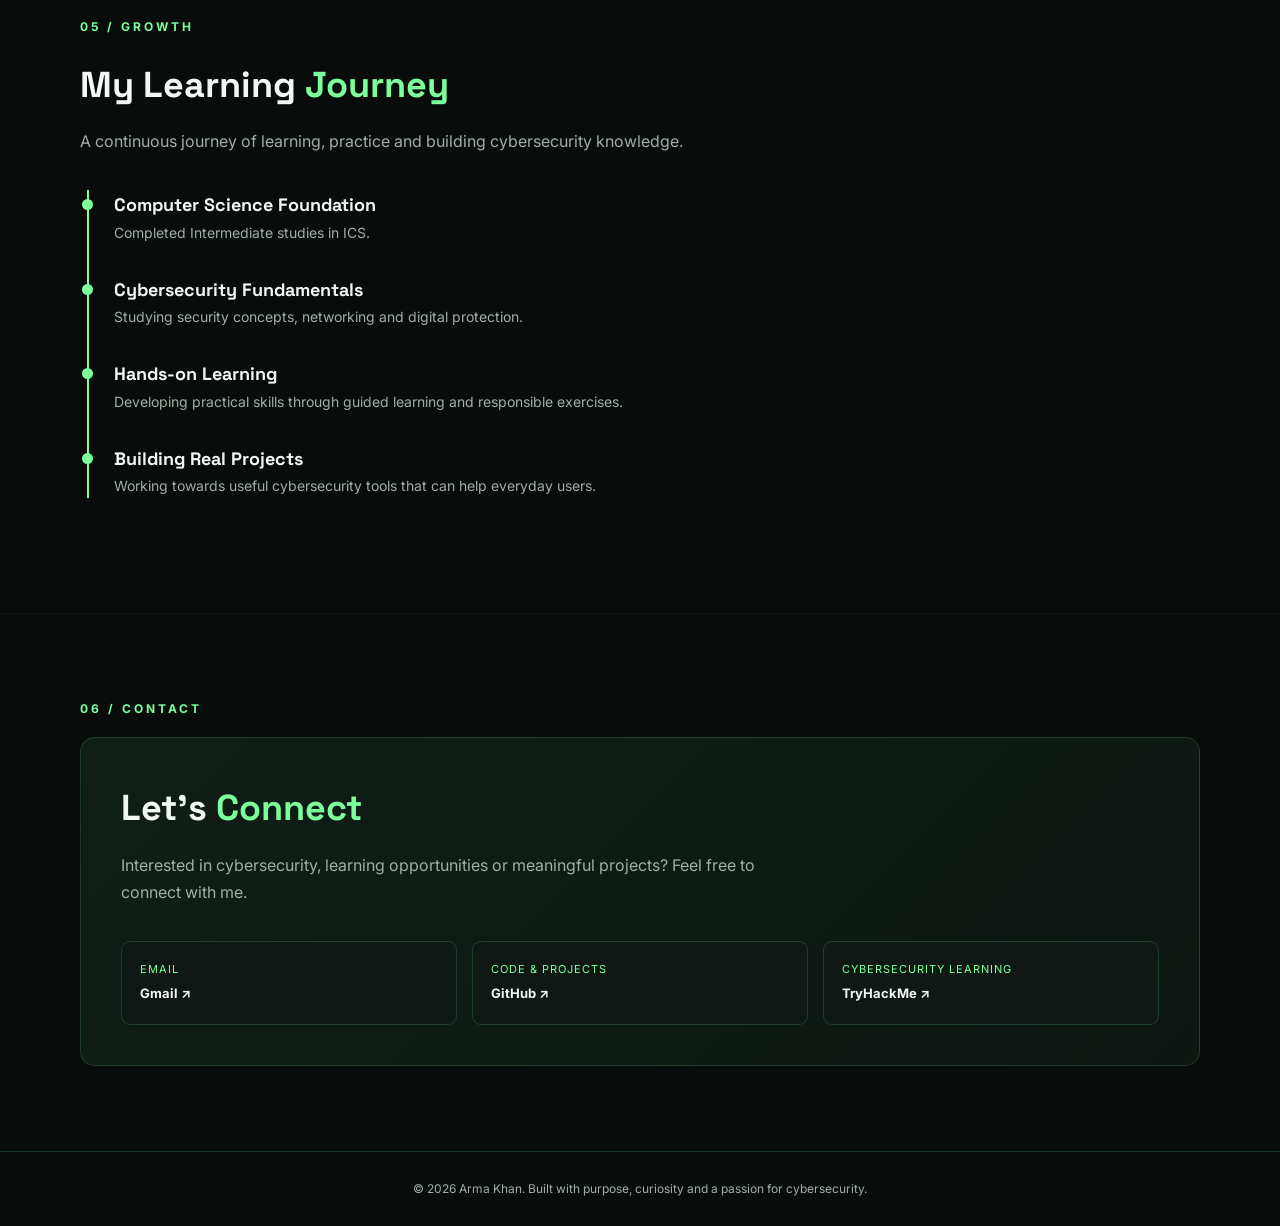
==== commit d8e44da5: "Update portfolio homepage with Arma AI and Login" ====
--- a/index..html
+++ b/index..html
@@ -4,641 +4,210 @@
 <meta charset="UTF-8">
 <meta name="viewport" content="width=device-width, initial-scale=1.0">
 <title>Arma Khan | Cybersecurity Portfolio</title>
-
 <link href="https://fonts.googleapis.com/css2?family=Inter:wght@400;500;600;700;800&family=Space+Grotesk:wght@400;500;600;700&display=swap" rel="stylesheet">
-
 <style>
-:root {
-  --bg:#080d0b;
-  --panel:#101815;
-  --green:#7cff9b;
-  --muted:#a1aea5;
-  --white:#f3f7f4;
-  --border:rgba(124,255,155,.16);
-}
-
-* {
-  margin:0;
-  padding:0;
-  box-sizing:border-box;
-  scroll-behavior:smooth;
-}
-
-body {
-  background:var(--bg);
-  color:var(--white);
-  font-family:Inter,sans-serif;
-  line-height:1.7;
-}
-
-a {
-  text-decoration:none;
-  color:inherit;
-}
-
-.container {
-  width:min(1120px,90%);
-  margin:auto;
-}
-
-header {
-  position:sticky;
-  top:0;
-  z-index:99;
-  background:rgba(8,13,11,.95);
-  backdrop-filter:blur(14px);
-  border-bottom:1px solid var(--border);
-}
-
-nav {
-  min-height:75px;
-  display:flex;
-  align-items:center;
-  justify-content:space-between;
-  gap:20px;
-}
-
-.logo {
-  font-family:"Space Grotesk";
-  font-size:23px;
-  font-weight:700;
-}
-
-.logo span,.green {
-  color:var(--green);
-}
-
-.nav-links {
-  display:flex;
-  gap:21px;
-  list-style:none;
-  font-size:12px;
-  color:var(--muted);
-}
-
-.nav-links a:hover {
-  color:var(--green);
-}
-
-.hero {
-  min-height:650px;
-  display:grid;
-  grid-template-columns:1.05fr .95fr;
-  align-items:center;
-  gap:50px;
-  padding:75px 0;
-}
-
-.eyebrow {
-  color:var(--green);
-  font-size:12px;
-  letter-spacing:3px;
-  font-weight:700;
-  text-transform:uppercase;
-  margin-bottom:18px;
-}
-
-h1,h2,h3 {
-  font-family:"Space Grotesk",sans-serif;
-}
-
-.hero h1 {
-  font-size:clamp(43px,6vw,70px);
-  line-height:1.08;
-  margin-bottom:22px;
-}
-
-.hero h1 span {
-  color:var(--green);
-}
-
-.hero p {
-  color:var(--muted);
-  margin-bottom:28px;
-  max-width:540px;
-}
-
-.hero-image {
-  position:relative;
-}
-
-.hero-image img {
-  width:100%;
-  height:430px;
-  object-fit:cover;
-  border-radius:15px;
-  border:1px solid var(--border);
-  box-shadow:0 0 50px rgba(53,216,117,.10);
-}
-
-.image-label {
-  position:absolute;
-  bottom:18px;
-  left:18px;
-  background:rgba(8,13,11,.9);
-  border:1px solid var(--border);
-  padding:10px 15px;
-  border-radius:8px;
-  color:var(--green);
-  font-size:11px;
-  letter-spacing:1px;
-}
-
-.buttons {
-  display:flex;
-  flex-wrap:wrap;
-  gap:13px;
-}
-
-.btn {
-  display:inline-block;
-  padding:12px 21px;
-  border-radius:6px;
-  font-size:13px;
-  font-weight:700;
-  transition:.2s;
-}
-
-.primary {
-  background:var(--green);
-  color:#08120b;
-}
-
-.secondary {
-  border:1px solid var(--border);
-  color:var(--green);
-}
-
-.btn:hover {
-  transform:translateY(-3px);
-}
-
-section {
-  padding:85px 0;
-  border-top:1px solid rgba(255,255,255,.045);
-}
-
-.section-title {
-  font-size:36px;
-  margin-bottom:12px;
-}
-
-.section-intro {
-  color:var(--muted);
-  max-width:650px;
-  margin-bottom:35px;
-}
-
-.about-grid {
-  display:grid;
-  grid-template-columns:1.2fr .8fr;
-  gap:35px;
-}
-
-.about-text {
-  color:var(--muted);
-}
-
-.info-card,.card,.skill-card {
-  background:var(--panel);
-  border:1px solid var(--border);
-  border-radius:12px;
-  padding:25px;
-}
-
-.info-card p {
-  color:var(--muted);
-  margin:8px 0;
-}
-
-.info-card strong {
-  color:var(--green);
-}
-
-.grid {
-  display:grid;
-  grid-template-columns:repeat(3,1fr);
-  gap:20px;
-}
-
-.card {
-  transition:.25s;
-}
-
-.card:hover,.skill-card:hover {
-  transform:translateY(-5px);
-  border-color:var(--green);
-}
-
-.card h3 {
-  font-size:20px;
-  margin:10px 0;
-}
-
-.card p {
-  color:var(--muted);
-  font-size:14px;
-}
-
-.card-tag {
-  font-size:10px;
-  letter-spacing:1.5px;
-  color:var(--green);
-  font-weight:700;
-  text-transform:uppercase;
-}
-
-.status {
-  display:inline-block;
-  margin-top:17px;
-  color:var(--green);
-  font-size:11px;
-  border:1px solid var(--border);
-  padding:5px 11px;
-  border-radius:20px;
-}
-
-.project-link {
-  display:inline-block;
-  margin-top:17px;
-  padding:9px 14px;
-  background:var(--green);
-  color:#08120b;
-  font-size:12px;
-  font-weight:700;
-  border-radius:5px;
-  transition:.2s;
-}
-
-.project-link:hover {
-  transform:translateY(-3px);
-  box-shadow:0 5px 20px rgba(124,255,155,.15);
-}
-
-.skills-grid {
-  display:grid;
-  grid-template-columns:repeat(3,1fr);
-  gap:14px;
-}
-
-.skill-card {
-  font-size:14px;
-  font-weight:600;
-}
-
-.skill-card span {
-  display:block;
-  color:var(--muted);
-  font-size:11px;
-  font-weight:400;
-  margin-top:4px;
-}
-
-.timeline {
-  border-left:2px solid var(--green);
-  padding-left:25px;
-  margin-left:7px;
-}
-
-.timeline-item {
-  position:relative;
-  margin-bottom:30px;
-}
-
-.timeline-item:before {
-  content:"";
-  position:absolute;
-  left:-32px;
-  top:9px;
-  width:11px;
-  height:11px;
-  background:var(--green);
-  border-radius:50%;
-}
-
-.timeline-item h3 {
-  font-size:18px;
-}
-
-.timeline-item p {
-  color:var(--muted);
-  font-size:14px;
-}
-
-.contact-box {
-  background:linear-gradient(135deg,#101e16,#0d1511);
-  border:1px solid var(--border);
-  padding:40px;
-  border-radius:15px;
-}
-
-.contact-links {
-  display:grid;
-  grid-template-columns:repeat(3,1fr);
-  gap:15px;
-  margin-top:25px;
-}
-
-.contact-link {
-  padding:18px;
-  background:var(--panel);
-  border:1px solid var(--border);
-  border-radius:9px;
-}
-
-.contact-link span {
-  display:block;
-  color:var(--green);
-  font-size:11px;
-  text-transform:uppercase;
-  letter-spacing:1px;
-}
-
-.contact-link strong {
-  font-size:13px;
-  overflow-wrap:anywhere;
-}
-
-footer {
-  padding:27px 0;
-  text-align:center;
-  color:var(--muted);
-  font-size:12px;
-  border-top:1px solid var(--border);
-}
-
-@media(max-width:800px) {
-  .nav-links {
-    gap:10px;
-    flex-wrap:wrap;
-    justify-content:flex-end;
-    font-size:10px;
-  }
-
-  .hero {
-    grid-template-columns:1fr;
-    padding:60px 0;
-  }
-
-  .hero-image img {
-    height:330px;
-  }
-
-  .about-grid,.grid,.skills-grid,.contact-links {
-    grid-template-columns:1fr;
-  }
-
-  .section-title {
-    font-size:30px;
-  }
-}
+:root{--bg:#080d0b;--panel:#101815;--green:#7cff9b;--muted:#a1aea5;--white:#f3f7f4;--border:rgba(124,255,155,.16)}
+*{margin:0;padding:0;box-sizing:border-box;scroll-behavior:smooth}
+body{background:var(--bg);color:var(--white);font-family:Inter,sans-serif;line-height:1.7}
+a{text-decoration:none;color:inherit}.container{width:min(1120px,90%);margin:auto}
+header{position:sticky;top:0;z-index:99;background:rgba(8,13,11,.95);backdrop-filter:blur(14px);border-bottom:1px solid var(--border)}
+nav{min-height:75px;display:flex;align-items:center;justify-content:space-between;gap:20px}
+.logo{font-family:"Space Grotesk";font-size:23px;font-weight:700}.logo span,.green{color:var(--green)}
+.nav-links{display:flex;gap:21px;list-style:none;font-size:12px;color:var(--muted)}
+.nav-links a:hover{color:var(--green)}.login-nav{border:1px solid var(--green);color:var(--green);padding:8px 14px;border-radius:6px;font-size:12px;font-weight:700;cursor:pointer;background:transparent}
+.login-nav:hover{background:var(--green);color:#08120b}
+.hero{min-height:650px;display:grid;grid-template-columns:1.05fr .95fr;align-items:center;gap:50px;padding:75px 0}
+.eyebrow{color:var(--green);font-size:12px;letter-spacing:3px;font-weight:700;text-transform:uppercase;margin-bottom:18px}
+h1,h2,h3{font-family:"Space Grotesk",sans-serif}.hero h1{font-size:clamp(43px,6vw,70px);line-height:1.08;margin-bottom:22px}.hero h1 span{color:var(--green)}
+.hero p{color:var(--muted);margin-bottom:28px;max-width:540px}
+.hero-image{position:relative}.hero-image img{width:100%;height:430px;object-fit:cover;border-radius:15px;border:1px solid var(--border);box-shadow:0 0 50px rgba(53,216,117,.10)}
+.image-label{position:absolute;bottom:18px;left:18px;background:rgba(8,13,11,.9);border:1px solid var(--border);padding:10px 15px;border-radius:8px;color:var(--green);font-size:11px;letter-spacing:1px}
+.buttons{display:flex;flex-wrap:wrap;gap:13px}.btn{display:inline-block;padding:12px 21px;border-radius:6px;font-size:13px;font-weight:700;transition:.2s}
+.primary{background:var(--green);color:#08120b}.secondary{border:1px solid var(--border);color:var(--green)}.btn:hover{transform:translateY(-3px)}
+section{padding:85px 0;border-top:1px solid rgba(255,255,255,.045)}.section-title{font-size:36px;margin-bottom:12px}
+.section-intro{color:var(--muted);max-width:650px;margin-bottom:35px}
+.about-grid{display:grid;grid-template-columns:1.2fr .8fr;gap:35px}.about-text{color:var(--muted)}
+.info-card,.card,.skill-card{background:var(--panel);border:1px solid var(--border);border-radius:12px;padding:25px}
+.info-card p{color:var(--muted);margin:8px 0}.info-card strong{color:var(--green)}
+.grid{display:grid;grid-template-columns:repeat(3,1fr);gap:20px}.card{transition:.25s}.card:hover,.skill-card:hover{transform:translateY(-5px);border-color:var(--green)}
+.card h3{font-size:20px;margin:10px 0}.card p{color:var(--muted);font-size:14px}
+.card-tag{font-size:10px;letter-spacing:1.5px;color:var(--green);font-weight:700;text-transform:uppercase}
+.status{display:inline-block;margin-top:17px;color:var(--green);font-size:11px;border:1px solid var(--border);padding:5px 11px;border-radius:20px}
+.project-link{display:inline-block;margin-top:17px;padding:9px 14px;background:var(--green);color:#08120b;font-size:12px;font-weight:700;border-radius:5px}
+.skills-grid{display:grid;grid-template-columns:repeat(3,1fr);gap:14px}.skill-card{font-size:14px;font-weight:600}
+.skill-card span{display:block;color:var(--muted);font-size:11px;font-weight:400;margin-top:4px}
+.timeline{border-left:2px solid var(--green);padding-left:25px;margin-left:7px}.timeline-item{position:relative;margin-bottom:30px}
+.timeline-item:before{content:"";position:absolute;left:-32px;top:9px;width:11px;height:11px;background:var(--green);border-radius:50%}
+.timeline-item h3{font-size:18px}.timeline-item p{color:var(--muted);font-size:14px}
+.contact-box{background:linear-gradient(135deg,#101e16,#0d1511);border:1px solid var(--border);padding:40px;border-radius:15px}
+.contact-links{display:grid;grid-template-columns:repeat(3,1fr);gap:15px;margin-top:25px}
+.contact-link{padding:18px;background:var(--panel);border:1px solid var(--border);border-radius:9px}
+.contact-link span{display:block;color:var(--green);font-size:11px;text-transform:uppercase;letter-spacing:1px}
+.contact-link strong{font-size:13px;overflow-wrap:anywhere}
+footer{padding:27px 0;text-align:center;color:var(--muted);font-size:12px;border-top:1px solid var(--border)}
+.chat-launcher{position:fixed;right:24px;bottom:24px;z-index:200;width:62px;height:62px;border:0;border-radius:50%;background:var(--green);color:#08120b;font-size:25px;font-weight:800;cursor:pointer}
+.chat-window{position:fixed;right:24px;bottom:100px;z-index:200;width:min(370px,calc(100vw - 30px));height:490px;background:#0d1511;border:1px solid var(--border);border-radius:15px;display:none;flex-direction:column;overflow:hidden;box-shadow:0 15px 50px rgba(0,0,0,.55)}
+.chat-window.open{display:flex}.chat-header{padding:17px;display:flex;justify-content:space-between;align-items:center;background:#122019;border-bottom:1px solid var(--border)}
+.chat-title{font-weight:700;color:var(--green)}.chat-subtitle{font-size:10px;color:var(--muted)}
+.chat-close,.auth-close{background:none;border:0;color:white;font-size:23px;cursor:pointer}
+.chat-messages{flex:1;padding:15px;overflow-y:auto;display:flex;flex-direction:column;gap:12px}
+.chat-message{max-width:88%;padding:11px 13px;border-radius:11px;font-size:13px;white-space:pre-wrap;overflow-wrap:anywhere}
+.bot-message{background:#17251c;border:1px solid var(--border);align-self:flex-start}
+.user-message{background:var(--green);color:#08120b;align-self:flex-end}
+.chat-form{display:flex;gap:8px;padding:12px;border-top:1px solid var(--border)}
+.chat-form input{flex:1;min-width:0;padding:12px;border-radius:7px;border:1px solid var(--border);background:#101815;color:white;outline:none}
+.chat-form button,.auth-submit{border:0;border-radius:7px;background:var(--green);color:#08120b;padding:10px 15px;font-weight:800;cursor:pointer}
+.chat-note{padding:0 13px 9px;color:var(--muted);font-size:10px}
+.modal{position:fixed;inset:0;z-index:300;background:rgba(0,0,0,.78);display:none;align-items:center;justify-content:center;padding:15px}
+.modal.open{display:flex}.auth-box{width:min(400px,100%);background:#101815;border:1px solid var(--border);border-radius:15px;padding:28px;position:relative}
+.auth-box h2{color:var(--green);margin-bottom:5px}.auth-box p{color:var(--muted);font-size:12px;margin-bottom:20px}
+.auth-close{position:absolute;right:17px;top:13px}.auth-tabs{display:flex;gap:10px;margin-bottom:20px}
+.auth-tab{flex:1;padding:10px;border:1px solid var(--border);color:var(--muted);background:transparent;border-radius:6px;cursor:pointer}
+.auth-tab.active{color:#08120b;background:var(--green);font-weight:700}
+.auth-box label{display:block;color:var(--muted);font-size:12px;margin:12px 0 5px}
+.auth-box input{width:100%;padding:12px;border:1px solid var(--border);background:#080d0b;border-radius:6px;color:white;outline:none}
+.auth-submit{width:100%;margin-top:20px}.auth-message{color:var(--green);font-size:12px;margin-top:12px;overflow-wrap:anywhere}
+.auth-disclaimer{margin-top:15px;font-size:10px;color:var(--muted)}
+@media(max-width:800px){.nav-links{gap:10px;flex-wrap:wrap;justify-content:flex-end;font-size:10px}nav{flex-wrap:wrap;padding:12px 0}.hero{grid-template-columns:1fr;padding:60px 0}.hero-image img{height:330px}.about-grid,.grid,.skills-grid,.contact-links{grid-template-columns:1fr}.section-title{font-size:30px}}
+@media(max-width:450px){.nav-links{order:3;width:100%;justify-content:space-between}.chat-launcher{right:16px;bottom:16px}.chat-window{right:15px;bottom:88px;height:min(490px,70vh)}}
 </style>
 </head>
-
 <body>
-
-<header>
- <div class="container">
-  <nav>
-   <a href="#home" class="logo">ARMA<span>.</span></a>
-
-   <ul class="nav-links">
-    <li><a href="#about">About</a></li>
-    <li><a href="#education">Education</a></li>
-    <li><a href="#skills">Skills</a></li>
-    <li><a href="#projects">Projects</a></li>
-    <li><a href="#journey">Journey</a></li>
-    <li><a href="#contact">Contact</a></li>
-   </ul>
-  </nav>
- </div>
-</header>
+<header><div class="container"><nav>
+<a href="#home" class="logo">ARMA<span>.</span></a>
+<ul class="nav-links">
+<li><a href="#about">About</a></li><li><a href="#education">Education</a></li><li><a href="#skills">Skills</a></li><li><a href="#projects">Projects</a></li><li><a href="#journey">Journey</a></li><li><a href="#contact">Contact</a></li>
+</ul>
+<button class="login-nav" id="openAuth">Login / Sign Up</button>
+</nav></div></header>
 
 <main>
-
 <section class="container hero" id="home">
- <div>
-  <div class="eyebrow">Cybersecurity • Ethical Hacking</div>
-
-  <h1>Securing the<br>Digital <span>World.</span></h1>
-
-  <p>
-   Hi, I'm Arma Khan — an aspiring cybersecurity professional
-   passionate about digital security, networking and ethical hacking.
-   I am continuously learning and building practical skills to help
-   make the digital world safer.
-  </p>
-
-  <div class="buttons">
-   <a class="btn primary" href="#projects">Explore My Projects</a>
-   <a class="btn secondary" href="#contact">Let's Connect</a>
-  </div>
- </div>
-
- <div class="hero-image">
-  <img src="hero-cyber.png.jpeg" alt="Cybersecurity workstation">
-  <div class="image-label">CYBERSECURITY • ETHICAL HACKING</div>
- </div>
+<div><div class="eyebrow">Cybersecurity • Ethical Hacking</div><h1>Securing the<br>Digital <span>World.</span></h1>
+<p>Hi, I'm Arma Khan — an aspiring cybersecurity professional passionate about digital security, networking and ethical hacking. I am continuously learning and building practical skills to help make the digital world safer.</p>
+<div class="buttons"><a class="btn primary" href="#projects">Explore My Projects</a><a class="btn secondary" href="#contact">Let's Connect</a></div></div>
+<div class="hero-image"><img src="hero-cyber.png.jpeg" alt="Cybersecurity workstation"><div class="image-label">CYBERSECURITY • ETHICAL HACKING</div></div>
 </section>
 
-<section id="about">
- <div class="container">
-  <div class="eyebrow">01 / About</div>
-  <h2 class="section-title">About <span class="green">Me</span></h2>
-
-  <div class="about-grid">
-   <p class="about-text">
-    I am an aspiring cybersecurity professional with a growing interest
-    in ethical hacking, network security and digital protection.
-    My goal is to understand how digital systems work, identify security
-    risks responsibly and develop useful solutions that protect people.
-    <br><br>
-    I believe in learning by doing, building real projects and improving
-    my knowledge through consistent practice.
-   </p>
-
-   <div class="info-card">
-    <p><strong>Name:</strong> Arma Khan</p>
-    <p><strong>Field:</strong> Cybersecurity</p>
-    <p><strong>Focus:</strong> Ethical Hacking & Security</p>
-    <p><strong>Approach:</strong> Learn • Build • Improve</p>
-    <p><strong>Status:</strong> Currently Learning</p>
-   </div>
-  </div>
- </div>
-</section>
-
-<section id="education">
- <div class="container">
-  <div class="eyebrow">02 / Education</div>
-  <h2 class="section-title">My <span class="green">Education</span></h2>
-
-  <div class="grid">
-   <article class="card">
-    <div class="card-tag">Academic Background</div>
-    <h3>Intermediate — ICS</h3>
-    <p>Completed Intermediate studies with a focus on Computer Science, Mathematics and Physics.</p>
-    <span class="status">Completed</span>
-   </article>
-
-   <article class="card">
-    <div class="card-tag">Professional Learning</div>
-    <h3>Cybersecurity Fundamentals</h3>
-    <p>Learning core cybersecurity concepts, networking fundamentals and responsible security practices.</p>
-    <span class="status">Learning</span>
-   </article>
-  </div>
- </div>
-</section>
-
-<section id="skills">
- <div class="container">
-  <div class="eyebrow">03 / Capabilities</div>
-  <h2 class="section-title">My <span class="green">Skills</span></h2>
-
-  <p class="section-intro">
-   Skills I am developing through study, guided practice and personal projects.
-  </p>
-
-  <div class="skills-grid">
-   <div class="skill-card">Cybersecurity Fundamentals<span>Currently Learning</span></div>
-   <div class="skill-card">Networking<span>Currently Learning</span></div>
-   <div class="skill-card">Linux<span>Currently Learning</span></div>
-   <div class="skill-card">Ethical Hacking<span>Currently Learning</span></div>
-   <div class="skill-card">HTML<span>Basic Knowledge</span></div>
-   <div class="skill-card">CSS<span>Basic Knowledge</span></div>
-   <div class="skill-card">Python<span>Learning Next</span></div>
-   <div class="skill-card">Security Awareness<span>Currently Learning</span></div>
-   <div class="skill-card">Problem Solving<span>Developing</span></div>
-  </div>
- </div>
-</section>
-
-<section id="projects">
- <div class="container">
-  <div class="eyebrow">04 / What I'm Building</div>
-  <h2 class="section-title">Featured <span class="green">Projects</span></h2>
-
-  <p class="section-intro">
-   Practical cybersecurity projects focused on real-world digital safety.
-   Explore my completed project and upcoming ideas.
-  </p>
-
-  <div class="grid">
-
-   <article class="card">
-    <div class="card-tag">Project 01 • Cybersecurity Tool</div>
-    <h3>Phishing Guard</h3>
-    <p>
-     A web-based URL security scanner designed to identify common
-     phishing indicators and help users recognize potentially
-     suspicious links before visiting unknown websites.
-    </p>
-    <span class="status">Completed</span>
-    <br>
-    <a class="project-link" href="Phishguard/index.html" target="_blank" rel="noopener">
-     View Live Project ↗
-    </a>
-   </article>
-
-   <article class="card">
-    <div class="card-tag">Project 02 • Password Security</div>
-    <h3>SafePass</h3>
-    <p>
-     A privacy-focused password safety educator that checks password
-     strength locally and explains how to create safer passwords
-     without storing them.
-    </p>
-    <span class="status">Planned</span>
-   </article>
-
-   <article class="card">
-    <div class="card-tag">Project 03 • Digital Protection</div>
-    <h3>CyberShield</h3>
-    <p>
-     A simple digital safety guide that helps people recognize
-     common online scams, protect accounts and improve their
-     privacy habits.
-    </p>
-    <span class="status">Planned</span>
-   </article>
-
-  </div>
- </div>
-</section>
-
-<section id="journey">
- <div class="container">
-  <div class="eyebrow">05 / Growth</div>
-  <h2 class="section-title">My Learning <span class="green">Journey</span></h2>
-
-  <p class="section-intro">
-   A continuous journey of learning, practice and building cybersecurity knowledge.
-  </p>
-
-  <div class="timeline">
-   <div class="timeline-item">
-    <h3>Computer Science Foundation</h3>
-    <p>Completed Intermediate studies in ICS.</p>
-   </div>
-
-   <div class="timeline-item">
-    <h3>Cybersecurity Fundamentals</h3>
-    <p>Studying security concepts, networking and digital protection.</p>
-   </div>
-
-   <div class="timeline-item">
-    <h3>Hands-on Learning</h3>
-    <p>Developing practical skills through guided learning and responsible exercises.</p>
-   </div>
-
-   <div class="timeline-item">
-    <h3>Building Real Projects</h3>
-    <p>Working towards useful cybersecurity tools that can help everyday users.</p>
-   </div>
-  </div>
- </div>
-</section>
-
-<section id="contact">
- <div class="container">
-  <div class="eyebrow">06 / Contact</div>
-
-  <div class="contact-box">
-   <h2 class="section-title">Let's <span class="green">Connect</span></h2>
-
-   <p class="section-intro">
-    Interested in cybersecurity, learning opportunities or meaningful projects?
-    Feel free to connect with me.
-   </p>
-
-   <div class="contact-links">
-    <a class="contact-link" href="mailto:armakhan370@gmail.com">
-     <span>Email</span>
-     <strong>Gmail ↗</strong>
-    </a>
-
-    <a class="contact-link" href="https://github.com/armaimrankhan-verse" target="_blank" rel="noopener">
-     <span>Code & Projects</span>
-     <strong>GitHub ↗</strong>
-    </a>
-
-    <a class="contact-link" href="https://tryhackme.com/p/armaimrankhan31" target="_blank" rel="noopener">
-     <span>Cybersecurity Learning</span>
-     <strong>TryHackMe ↗</strong>
-    </a>
-   </div>
-  </div>
- </div>
-</section>
-
+<section id="about"><div class="container"><div class="eyebrow">01 / About</div><h2 class="section-title">About <span class="green">Me</span></h2>
+<div class="about-grid"><p class="about-text">I am an aspiring cybersecurity professional with a growing interest in ethical hacking, network security and digital protection. My goal is to understand how digital systems work, identify security risks responsibly and develop useful solutions that protect people.<br><br>I believe in learning by doing, building real projects and improving my knowledge through consistent practice.</p>
+<div class="info-card"><p><strong>Name:</strong> Arma Khan</p><p><strong>Field:</strong> Cybersecurity</p><p><strong>Focus:</strong> Ethical Hacking & Security</p><p><strong>Approach:</strong> Learn • Build • Improve</p><p><strong>Status:</strong> Currently Learning</p></div></div></div></section>
+
+<section id="education"><div class="container"><div class="eyebrow">02 / Education</div><h2 class="section-title">My <span class="green">Education</span></h2><div class="grid">
+<article class="card"><div class="card-tag">Academic Background</div><h3>Intermediate — ICS</h3><p>Completed Intermediate studies with a focus on Computer Science, Mathematics and Physics.</p><span class="status">Completed</span></article>
+<article class="card"><div class="card-tag">Professional Learning</div><h3>Cybersecurity Fundamentals</h3><p>Learning core cybersecurity concepts, networking fundamentals and responsible security practices.</p><span class="status">Learning</span></article>
+</div></div></section>
+
+<section id="skills"><div class="container"><div class="eyebrow">03 / Capabilities</div><h2 class="section-title">My <span class="green">Skills</span></h2><p class="section-intro">Skills I am developing through study, guided practice and personal projects.</p>
+<div class="skills-grid">
+<div class="skill-card">Cybersecurity Fundamentals<span>Currently Learning</span></div><div class="skill-card">Networking<span>Currently Learning</span></div><div class="skill-card">Linux<span>Currently Learning</span></div><div class="skill-card">Ethical Hacking<span>Currently Learning</span></div><div class="skill-card">HTML<span>Basic Knowledge</span></div><div class="skill-card">CSS<span>Basic Knowledge</span></div><div class="skill-card">Python<span>Learning Next</span></div><div class="skill-card">Security Awareness<span>Currently Learning</span></div><div class="skill-card">Problem Solving<span>Developing</span></div>
+</div></div></section>
+
+<section id="projects"><div class="container"><div class="eyebrow">04 / What I'm Building</div><h2 class="section-title">Featured <span class="green">Projects</span></h2><p class="section-intro">Practical cybersecurity projects focused on real-world digital safety. Explore my completed project and upcoming ideas.</p><div class="grid">
+<article class="card"><div class="card-tag">Project 01 • Cybersecurity Tool</div><h3>Phishing Guard</h3><p>A web-based URL security scanner designed to identify common phishing indicators and help users recognize potentially suspicious links before visiting unknown websites.</p><span class="status">Completed</span><br><a class="project-link" href="phishguard/index.html" target="_blank" rel="noopener">View Live Project ↗</a></article>
+<article class="card"><div class="card-tag">Project 02 • Password Security</div><h3>SafePass</h3><p>A privacy-focused password safety educator that checks password strength locally and explains how to create safer passwords without storing them.</p><span class="status">Planned</span></article>
+<article class="card"><div class="card-tag">Project 03 • Digital Protection</div><h3>CyberShield</h3><p>A simple digital safety guide that helps people recognize common online scams, protect accounts and improve their privacy habits.</p><span class="status">Planned</span></article>
+</div></div></section>
+
+<section id="journey"><div class="container"><div class="eyebrow">05 / Growth</div><h2 class="section-title">My Learning <span class="green">Journey</span></h2><p class="section-intro">A continuous journey of learning, practice and building cybersecurity knowledge.</p><div class="timeline">
+<div class="timeline-item"><h3>Computer Science Foundation</h3><p>Completed Intermediate studies in ICS.</p></div><div class="timeline-item"><h3>Cybersecurity Fundamentals</h3><p>Studying security concepts, networking and digital protection.</p></div><div class="timeline-item"><h3>Hands-on Learning</h3><p>Developing practical skills through guided learning and responsible exercises.</p></div><div class="timeline-item"><h3>Building Real Projects</h3><p>Working towards useful cybersecurity tools that can help everyday users.</p></div>
+</div></div></section>
+
+<section id="contact"><div class="container"><div class="eyebrow">06 / Contact</div><div class="contact-box"><h2 class="section-title">Let's <span class="green">Connect</span></h2><p class="section-intro">Interested in cybersecurity, learning opportunities or meaningful projects? Feel free to connect with me.</p><div class="contact-links">
+<a class="contact-link" href="mailto:armakhan370@gmail.com"><span>Email</span><strong>Gmail ↗</strong></a><a class="contact-link" href="https://github.com/armaimrankhan-verse" target="_blank" rel="noopener"><span>Code & Projects</span><strong>GitHub ↗</strong></a><a class="contact-link" href="https://tryhackme.com/p/armaimrankhan31" target="_blank" rel="noopener"><span>Cybersecurity Learning</span><strong>TryHackMe ↗</strong></a>
+</div></div></div></section>
 </main>
 
-<footer>
- <div class="container">
-  © 2026 Arma Khan. Built with purpose, curiosity and a passion for cybersecurity.
- </div>
-</footer>
-
-</body>
-</html>+<footer><div class="container">© 2026 Arma Khan. Built with purpose, curiosity and a passion for cybersecurity.</div></footer>
+
+<button class="chat-launcher" id="chatLauncher" aria-label="Open Arma AI chat">AI</button>
+<div class="chat-window" id="chatWindow">
+<div class="chat-header"><div><div class="chat-title">ARMA AI</div><div class="chat-subtitle">Cybersecurity Portfolio Assistant</div></div><button class="chat-close" id="chatClose">×</button></div>
+<div class="chat-messages" id="chatMessages"><div class="chat-message bot-message">Hello! I'm Arma AI. Ask me about Arma's portfolio, projects or cybersecurity learning.</div></div>
+<form class="chat-form" id="chatForm"><input id="chatInput" type="text" maxlength="1000" placeholder="Ask Arma AI..." autocomplete="off" required><button type="submit" id="chatSend">Send</button></form>
+<div class="chat-note">AI responses can make mistakes. Do not share private information.</div>
+</div>
+
+<div class="modal" id="authModal"><div class="auth-box">
+<button class="auth-close" id="authClose">×</button><h2>Welcome</h2><p>Arma Khan | Cybersecurity Portfolio</p>
+<div class="auth-tabs"><button class="auth-tab active" id="loginTab" type="button">Login</button><button class="auth-tab" id="signupTab" type="button">Sign Up</button></div>
+<form id="authForm">
+<label for="authEmail">Email</label><input id="authEmail" type="email" placeholder="Enter your email" autocomplete="email" required>
+<label for="authPassword">Password</label><input id="authPassword" type="password" placeholder="At least 8 characters" autocomplete="current-password" required minlength="8">
+<button class="auth-submit" type="submit" id="authSubmit">Login</button><div class="auth-message" id="authMessage" role="status"></div>
+</form>
+<div class="auth-disclaimer">Authentication is handled by Supabase. Never share your password or verification link.</div>
+</div></div>
+
+<script type="module">
+import { createClient } from "https://cdn.jsdelivr.net/npm/@supabase/supabase-js@2/+esm";
+
+// Supabase dashboard se apni Project URL aur anon/public key yahan lagao.
+// OpenAI secret API key kabhi is HTML file mein mat rakhna.
+const SUPABASE_URL = "YOUR_SUPABASE_PROJECT_URL";
+const SUPABASE_ANON_KEY = "YOUR_SUPABASE_ANON_KEY";
+const supabaseReady = SUPABASE_URL.startsWith("https://") &&
+  !SUPABASE_URL.includes("YOUR_") && !SUPABASE_ANON_KEY.includes("YOUR_");
+const supabase = supabaseReady ? createClient(SUPABASE_URL, SUPABASE_ANON_KEY) : null;
+
+// Local testing backend. Online deploy karne ke baad is URL ko deployed backend URL se badalna.
+const API_BASE_URL = "http://localhost:3000";
+const $ = id => document.getElementById(id);
+
+// Arma AI chatbot
+const chatLauncher=$("chatLauncher"),chatWindow=$("chatWindow"),chatClose=$("chatClose");
+const chatForm=$("chatForm"),chatInput=$("chatInput"),chatMessages=$("chatMessages"),chatSend=$("chatSend");
+chatLauncher.addEventListener("click",()=>{chatWindow.classList.toggle("open");if(chatWindow.classList.contains("open"))chatInput.focus();});
+chatClose.addEventListener("click",()=>chatWindow.classList.remove("open"));
+function addChatMessage(message,type){
+  const bubble=document.createElement("div");
+  bubble.className="chat-message "+type;
+  bubble.textContent=message;
+  chatMessages.appendChild(bubble);
+  chatMessages.scrollTop=chatMessages.scrollHeight;
+  return bubble;
+}
+chatForm.addEventListener("submit",async event=>{
+  event.preventDefault();
+  const message=chatInput.value.trim();
+  if(!message)return;
+  addChatMessage(message,"user-message");
+  chatInput.value="";
+  chatSend.disabled=true;
+  chatSend.textContent="...";
+  const waiting=addChatMessage("Arma AI is thinking...","bot-message");
+  try{
+    const response=await fetch(`${API_BASE_URL}/api/chat`,{
+      method:"POST",
+      headers:{"Content-Type":"application/json"},
+      body:JSON.stringify({message})
+    });
+    const data=await response.json();
+    waiting.remove();
+    if(!response.ok)throw new Error(data.error||"AI service is unavailable.");
+    addChatMessage(data.reply||"Please try again.","bot-message");
+  }catch(error){
+    waiting.remove();
+    addChatMessage(error.message+" Check that the backend is running.","bot-message");
+  }finally{
+    chatSend.disabled=false;
+    chatSend.textContent="Send";
+    chatInput.focus();
+  }
+});
+
+// Real email/password authentication through Supabase Auth
+const authModal=$("authModal"),openAuth=$("openAuth"),authClose=$("authClose");
+const loginTab=$("loginTab"),signupTab=$("signupTab"),authForm=$("authForm");
+const authEmail=$("authEmail"),authPassword=$("authPassword"),authSubmit=$("authSubmit"),authMessage=$("authMessage");
+let authMode="login";
+function setAuthMode(mode){
+  authMode=mode;
+  loginTab.classList.toggle("active",mode==="login");
+  signupTab.classList.toggle("active",mode==="signup");
+  authSubmit.textContent=mode==="login"?"Login":"Create Account";
+  authPassword.autocomplete=mode==="login"?"current-password":"new-password";
+  authMessage.textContent="";
+}
+openAuth.addEventListener("click",()=>authModal.classList.add("open"));
+authClose.addEventListener("click",()=>authModal.c
